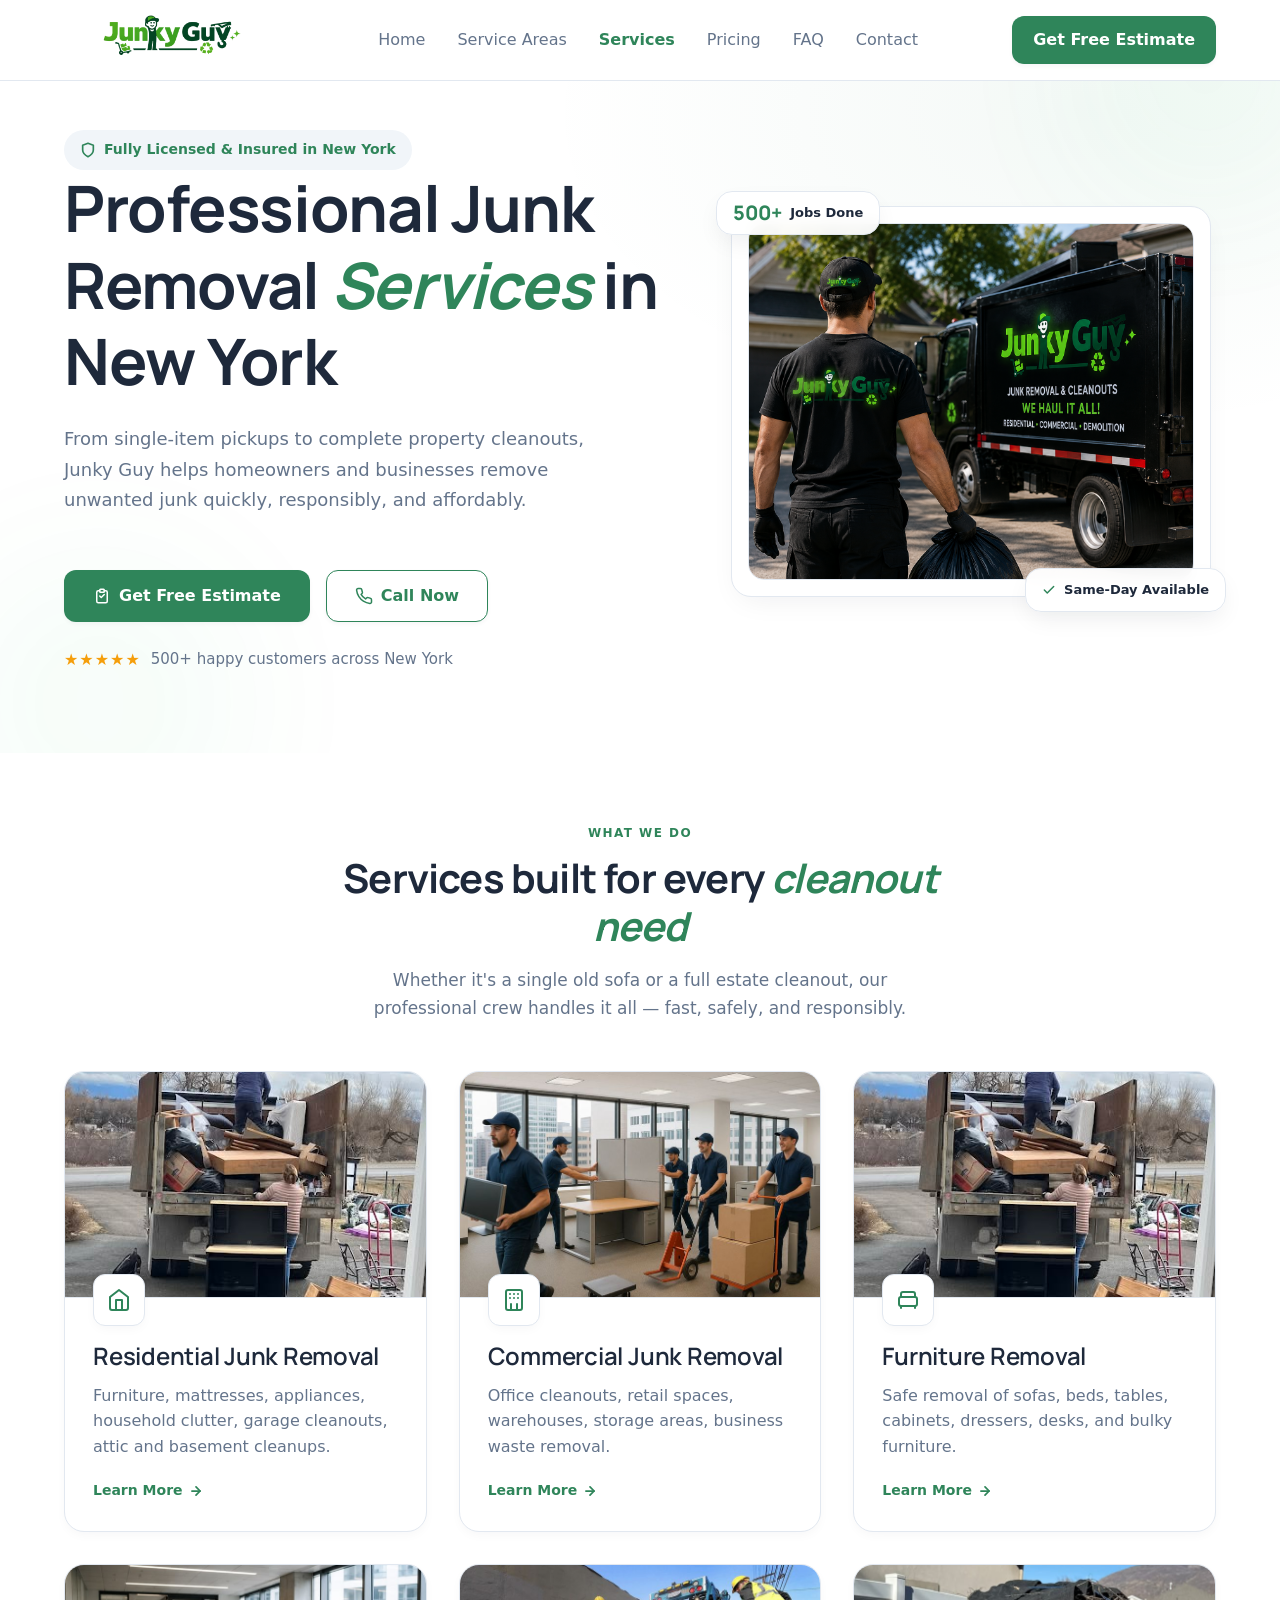
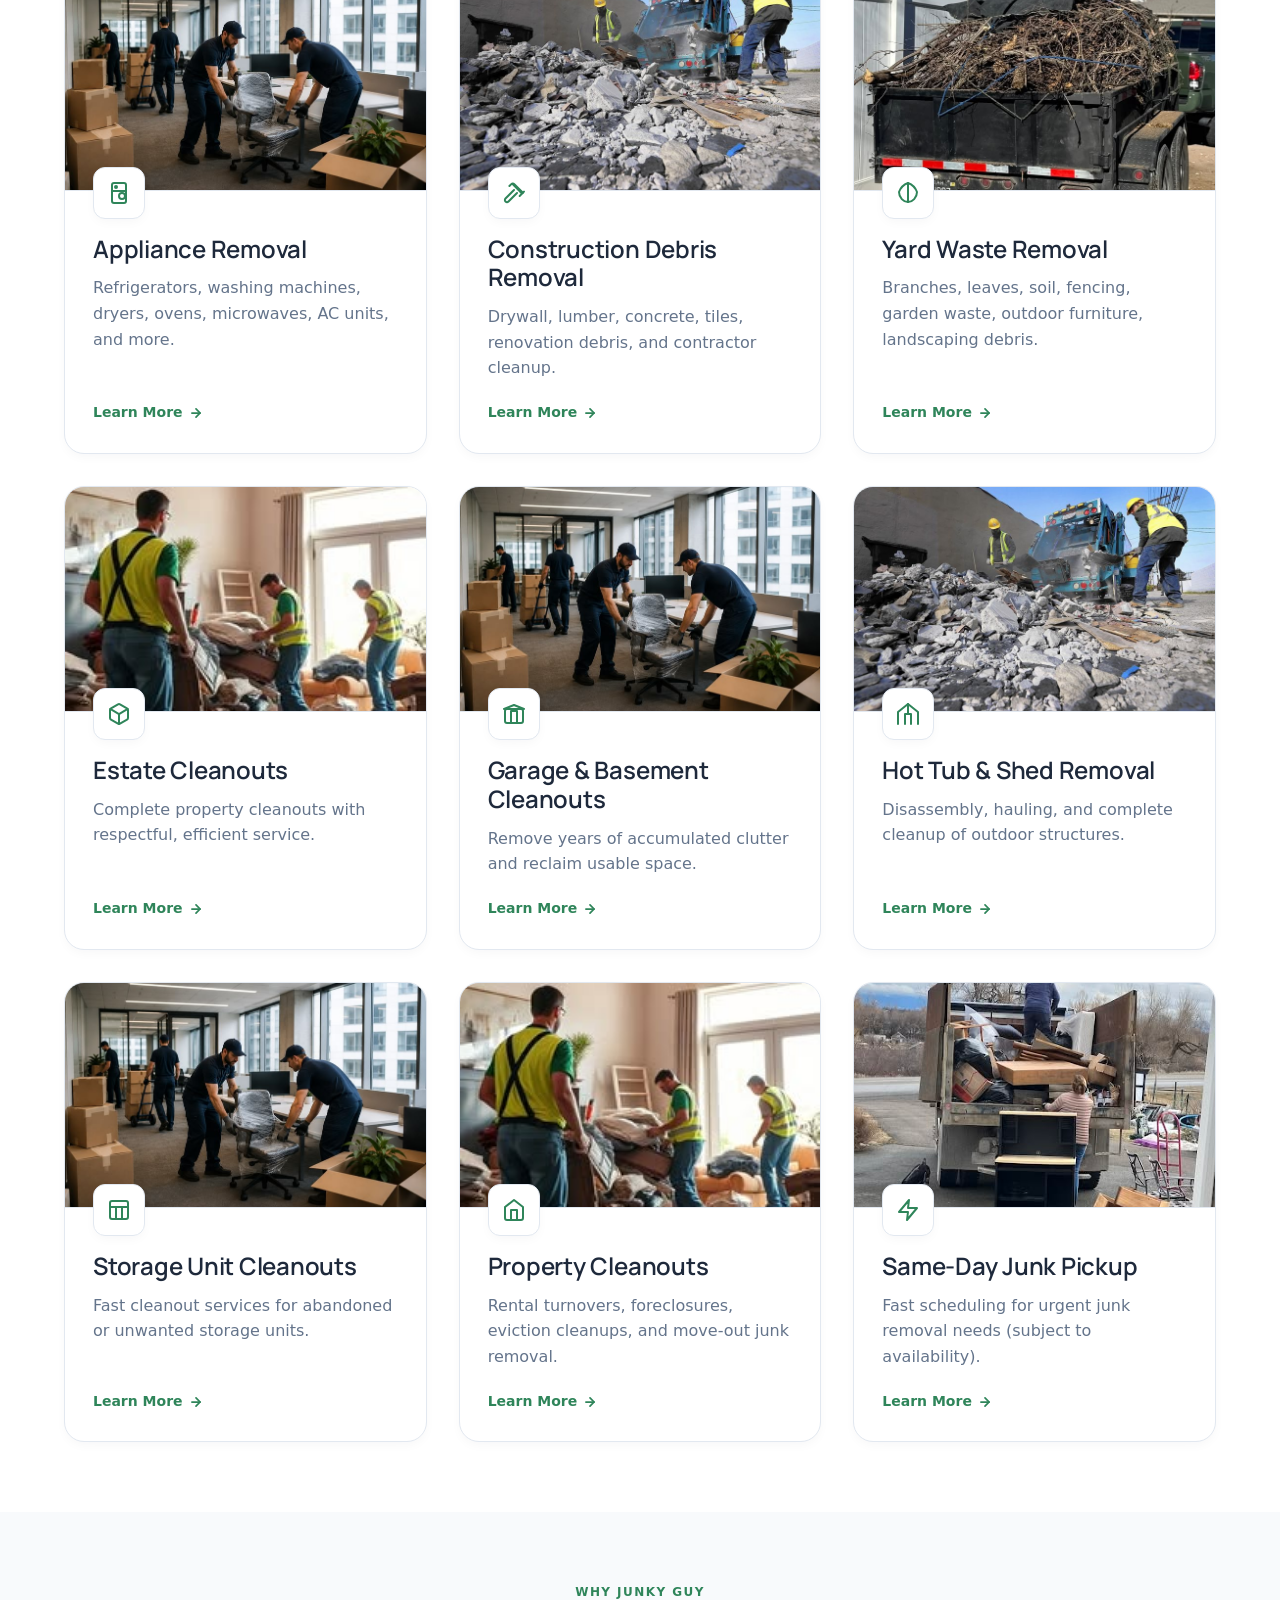
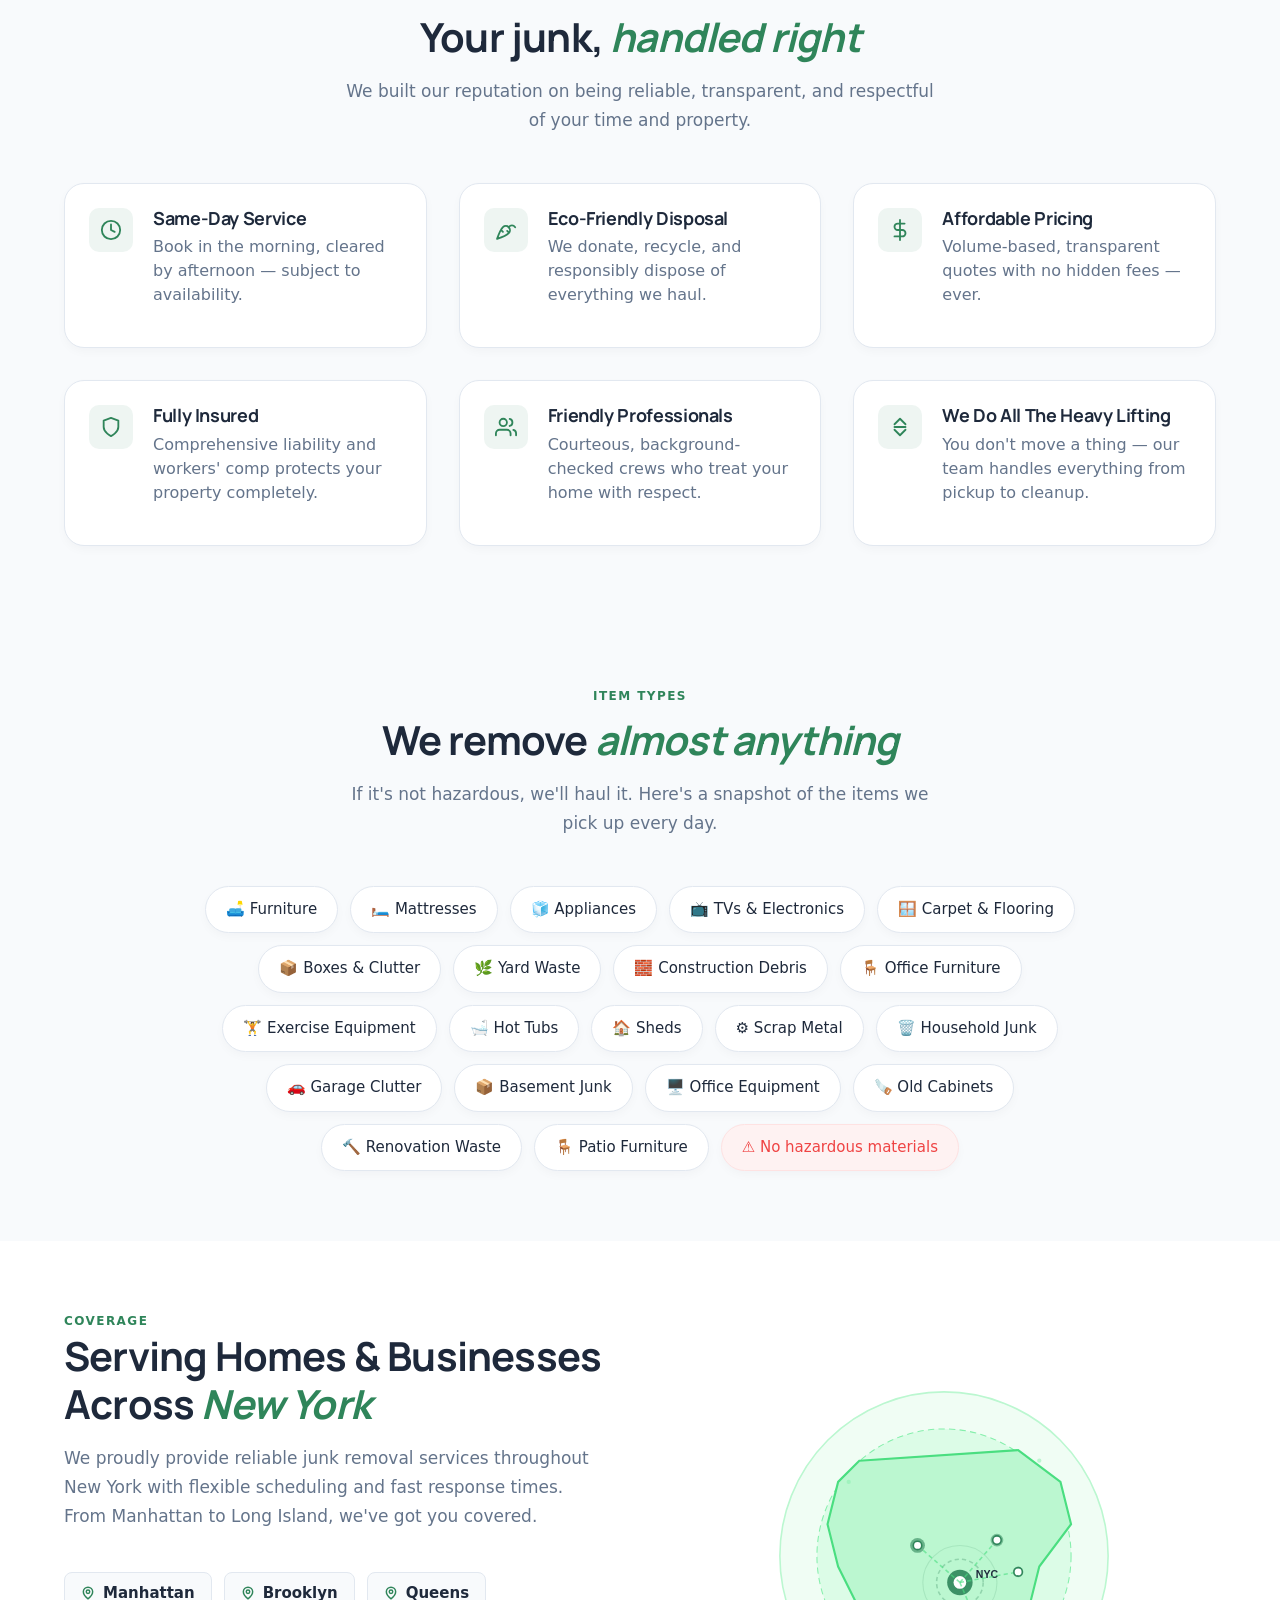
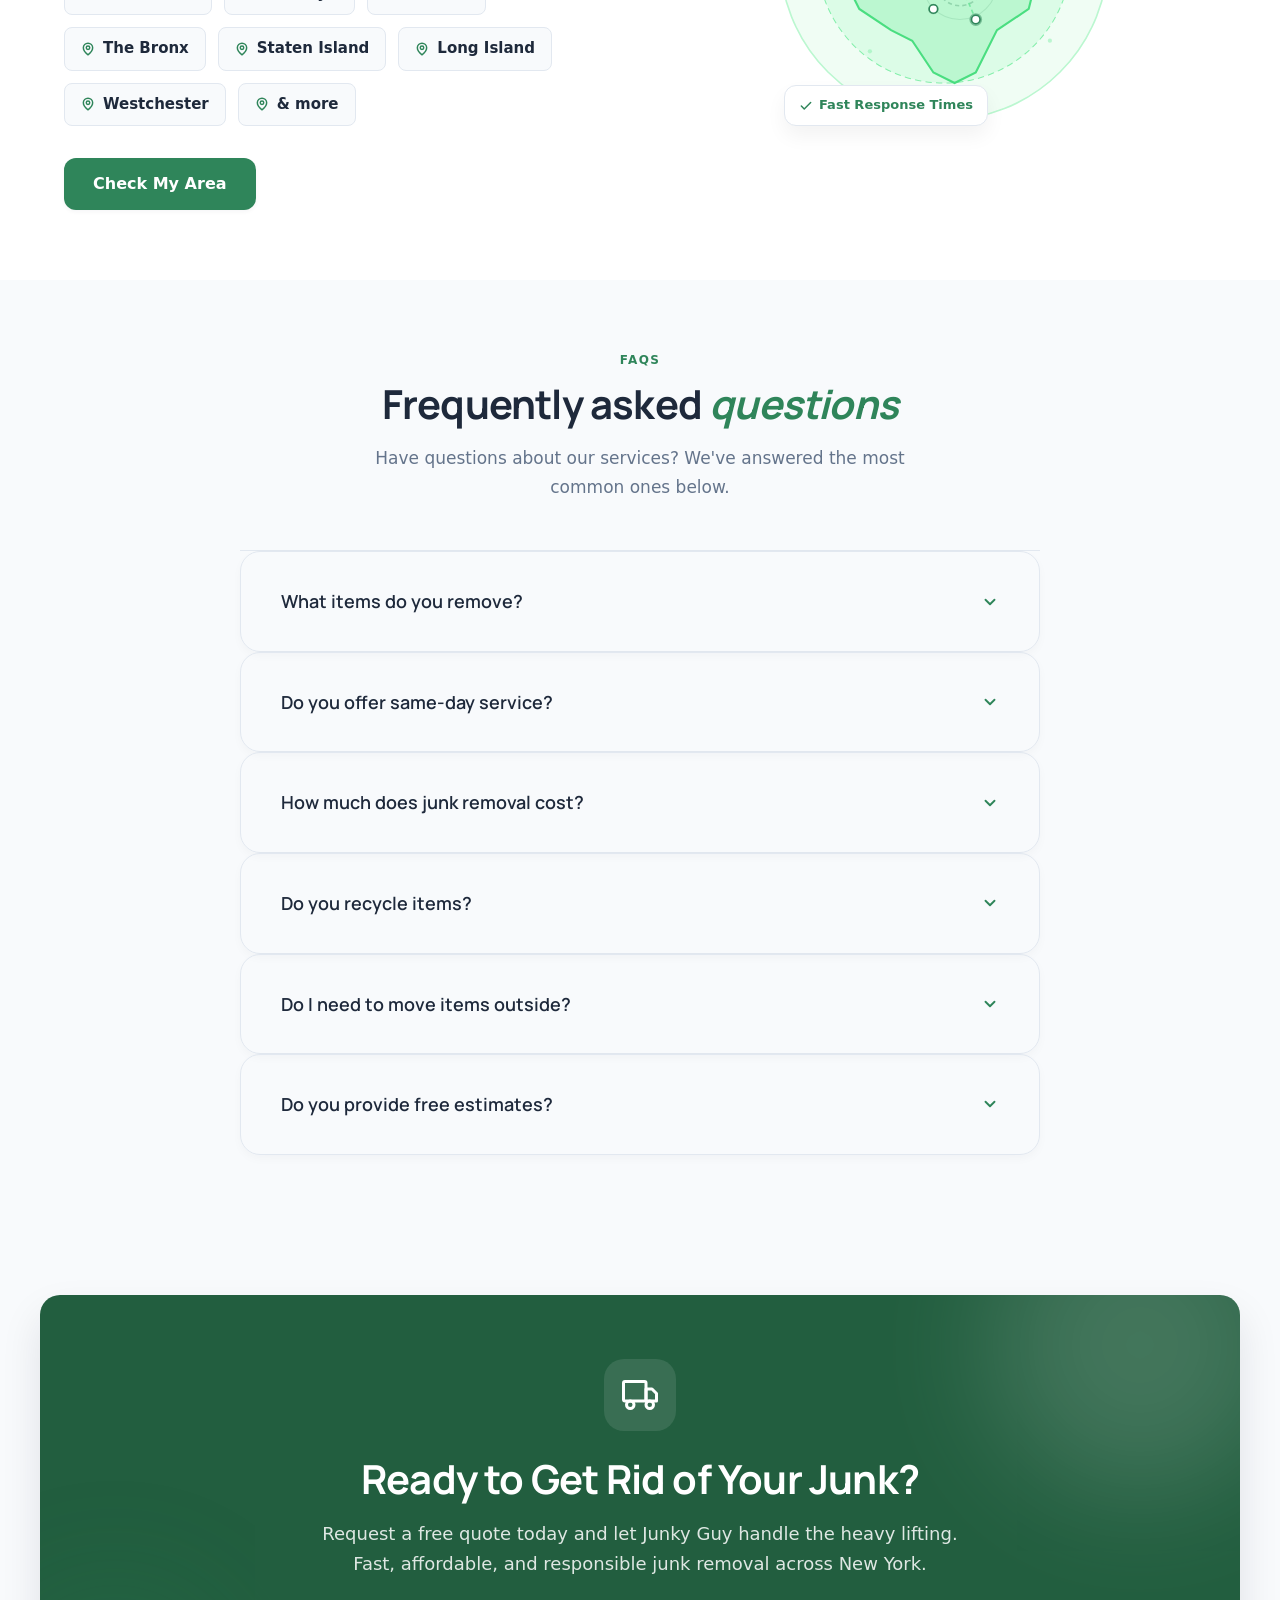
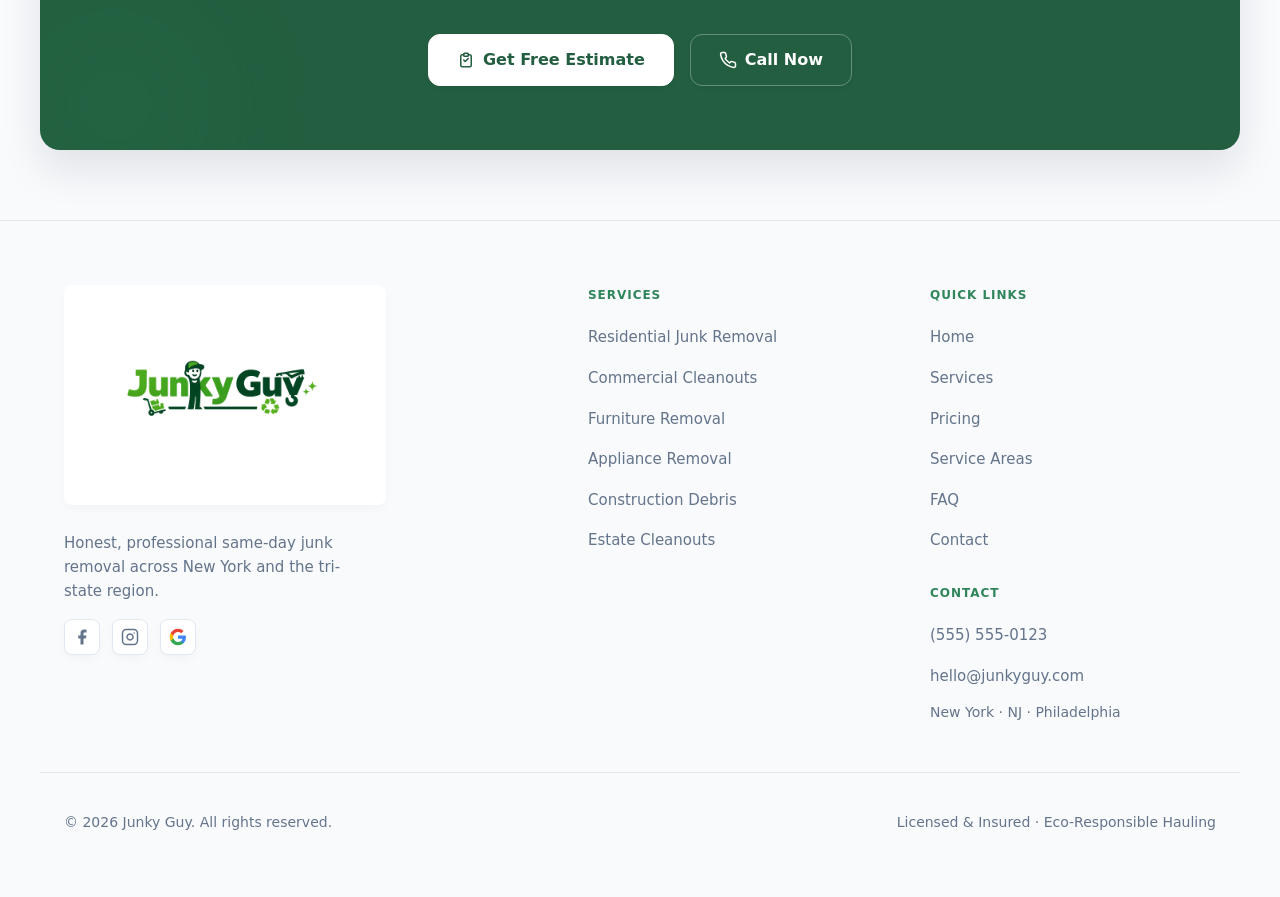
==== services.html @ 6552d067 "Replaced logo and hover effects" ====
<!DOCTYPE html>
<html lang="en">

<head>
  <meta charset="UTF-8" />
  <meta name="viewport" content="width=device-width, initial-scale=1" />
  <title>Junk Removal Services in New York | Junky Guy</title>
  <meta name="description"
    content="Explore Junky Guy's full range of junk removal services in New York — residential, commercial, furniture, appliances, construction debris, estate cleanouts, and more. Get a free estimate today." />
  <link rel="preconnect" href="https://fonts.googleapis.com" />
  <link rel="preconnect" href="https://fonts.gstatic.com" crossorigin />
  <link rel="stylesheet"
    href="https://fonts.googleapis.com/css2?family=Manrope:wght@600;700;800&display=swap" />
  <link rel="stylesheet" href="https://fonts.cdnfonts.com/css/google-sans" />
  <link rel="stylesheet" href="styles.css?v=3" />
  <link rel="stylesheet" href="services.css" />
</head>

<body>

  <!-- ===== NAV ===== -->
  <header class="nav" id="nav">
    <div class="container nav__inner">
      <a href="index.html" class="brand" aria-label="Junky Guy home">
        <img src="junkie-guy.png" alt="Junkie Guy Logo" class="brand__logo" />
      </a>
      <nav class="nav__links" aria-label="Primary">
        <a href="index.html">Home</a>
        <a href="index.html#areas">Service Areas</a>
        <a href="services.html" aria-current="page" style="color: var(--brand); font-weight: 600;">Services</a>
        <a href="index.html#pricing">Pricing</a>
        <a href="index.html#faq">FAQ</a>
        <a href="index.html#contact">Contact</a>
      </nav>
      <a href="index.html#contact" class="btn btn--primary nav__cta">Get Free Estimate</a>
      <button class="nav__toggle" id="navToggle" aria-label="Open menu" aria-expanded="false">
        <svg width="24" height="24" viewBox="0 0 24 24" fill="none" stroke="currentColor" stroke-width="2"
          stroke-linecap="round">
          <path d="M4 6h16M4 12h16M4 18h16" />
        </svg>
      </button>
    </div>
    <div class="nav__mobile" id="navMobile" hidden>
      <div class="container">
        <a href="index.html">Home</a>
        <a href="index.html#areas">Service Areas</a>
        <a href="services.html" style="color: var(--brand);">Services</a>
        <a href="index.html#pricing">Pricing</a>
        <a href="index.html#faq">FAQ</a>
        <a href="index.html#contact">Contact</a>
        <a href="index.html#contact" class="btn btn--primary" style="width:100%;margin-top:8px;">Get Free Estimate</a>
      </div>
    </div>
  </header>

  <main>

    <!-- ===== HERO ===== -->
    <section class="svc-hero">
      <div class="svc-hero__bg-shapes" aria-hidden="true">
        <div class="svc-hero__shape svc-hero__shape--1"></div>
        <div class="svc-hero__shape svc-hero__shape--2"></div>
      </div>
      <div class="container svc-hero__inner">
        <div class="svc-hero__text reveal">
          <span class="hero__badge--trust">
            <svg width="16" height="16" viewBox="0 0 24 24" fill="none" stroke="currentColor" stroke-width="2.5"
              stroke-linecap="round" stroke-linejoin="round">
              <path d="M12 22s8-4 8-10V5l-8-3-8 3v7c0 6 8 10 8 10z" />
            </svg>
            Fully Licensed &amp; Insured in New York
          </span>
          <h1 class="h1">Professional Junk Removal <i>Services</i> in New York</h1>
          <p class="lead">From single-item pickups to complete property cleanouts, Junky Guy helps homeowners and businesses remove unwanted junk quickly, responsibly, and affordably.</p>
          <div class="hero__ctas">
            <a href="index.html#contact" class="btn btn--primary">
              <svg width="18" height="18" viewBox="0 0 24 24" fill="none" stroke="currentColor" stroke-width="2"
                stroke-linecap="round" stroke-linejoin="round">
                <path d="M9 5H7a2 2 0 0 0-2 2v12a2 2 0 0 0 2 2h10a2 2 0 0 0 2-2V7a2 2 0 0 0-2-2h-2" />
                <rect x="9" y="3" width="6" height="4" rx="1" />
                <path d="m9 12 2 2 4-4" />
              </svg>
              Get Free Estimate
            </a>
            <a href="tel:5555550123" class="btn btn--outline">
              <svg width="18" height="18" viewBox="0 0 24 24" fill="none" stroke="currentColor" stroke-width="2"
                stroke-linecap="round" stroke-linejoin="round">
                <path
                  d="M22 16.92v3a2 2 0 0 1-2.18 2 19.79 19.79 0 0 1-8.63-3.07 19.5 19.5 0 0 1-6-6 19.79 19.79 0 0 1-3.07-8.67A2 2 0 0 1 4.11 2h3a2 2 0 0 1 2 1.72 12.84 12.84 0 0 0 .7 2.81 2 2 0 0 1-.45 2.11L8.09 9.91a16 16 0 0 0 6 6l1.27-1.27a2 2 0 0 1 2.11-.45 12.84 12.84 0 0 0 2.81.7A2 2 0 0 1 22 16.92Z" />
              </svg>
              Call Now
            </a>
          </div>
          <div class="hero__rating" style="margin-top: 24px;">
            <span class="hero__stars">★★★★★</span>
            <span class="hero__rating-text">500+ happy customers across New York</span>
          </div>
        </div>
        <div class="svc-hero__visual reveal reveal--delay">
          <div class="svc-hero__truck-card">
            <div class="svc-hero__truck-illustration">
              <img src="images/services-hero.png" alt="Junky Guy Services" class="svc-truck-svg" />
            </div>
            <!-- Floating stat badges -->
            <div class="svc-hero__stat svc-hero__stat--tl">
              <span class="svc-hero__stat-num">500+</span>
              <span class="svc-hero__stat-label">Jobs Done</span>
            </div>
            <div class="svc-hero__stat svc-hero__stat--br">
              <svg width="14" height="14" viewBox="0 0 24 24" fill="none" stroke="currentColor" stroke-width="2.5" stroke-linecap="round" stroke-linejoin="round"><polyline points="20 6 9 17 4 12"/></svg>
              <span class="svc-hero__stat-label">Same-Day Available</span>
            </div>
          </div>
        </div>
      </div>
    </section>

    <!-- ===== SERVICES GRID ===== -->
    <section id="services" class="section">
      <div class="container">
        <div class="section__head reveal">
          <p class="eyebrow">What We Do</p>
          <h2 class="h2">Services built for every <i>cleanout need</i></h2>
          <p class="section__lead">Whether it's a single old sofa or a full estate cleanout, our professional crew handles it all — fast, safely, and responsibly.</p>
        </div>
        <div class="grid svc-grid" id="servicesDetailedGrid">
          <!-- Injected by services.js -->
        </div>
      </div>
    </section>

    <!-- ===== WHY CHOOSE ===== -->
    <section class="section section--muted" id="why">
      <div class="container">
        <div class="section__head reveal">
          <p class="eyebrow">Why Junky Guy</p>
          <h2 class="h2">Your junk, <i>handled right</i></h2>
          <p class="section__lead">We built our reputation on being reliable, transparent, and respectful of your time and property.</p>
        </div>
        <div class="svc-features reveal">
          <div class="svc-feature-card">
            <div class="svc-feature-icon">
              <svg width="22" height="22" viewBox="0 0 24 24" fill="none" stroke="currentColor" stroke-width="2" stroke-linecap="round" stroke-linejoin="round"><circle cx="12" cy="12" r="10"/><polyline points="12 6 12 12 16 14"/></svg>
            </div>
            <div>
              <h3 class="svc-feature-title">Same-Day Service</h3>
              <p class="svc-feature-desc">Book in the morning, cleared by afternoon — subject to availability.</p>
            </div>
          </div>
          <div class="svc-feature-card">
            <div class="svc-feature-icon">
              <svg width="22" height="22" viewBox="0 0 24 24" fill="none" stroke="currentColor" stroke-width="2" stroke-linecap="round" stroke-linejoin="round"><path d="M2.27 21.7s9.87-3.5 12.73-6.36a4.5 4.5 0 0 0-6.36-6.37C5.77 11.84 2.27 21.7 2.27 21.7zM8.64 14l-2.05-2.04M15.34 15l-2.04-2.04"/><path d="M22 9s-1.5-2-3.5-2c-2 0-3.5 2-3.5 2"/></svg>
            </div>
            <div>
              <h3 class="svc-feature-title">Eco-Friendly Disposal</h3>
              <p class="svc-feature-desc">We donate, recycle, and responsibly dispose of everything we haul.</p>
            </div>
          </div>
          <div class="svc-feature-card">
            <div class="svc-feature-icon">
              <svg width="22" height="22" viewBox="0 0 24 24" fill="none" stroke="currentColor" stroke-width="2" stroke-linecap="round" stroke-linejoin="round"><line x1="12" y1="1" x2="12" y2="23"/><path d="M17 5H9.5a3.5 3.5 0 0 0 0 7h5a3.5 3.5 0 0 1 0 7H6"/></svg>
            </div>
            <div>
              <h3 class="svc-feature-title">Affordable Pricing</h3>
              <p class="svc-feature-desc">Volume-based, transparent quotes with no hidden fees — ever.</p>
            </div>
          </div>
          <div class="svc-feature-card">
            <div class="svc-feature-icon">
              <svg width="22" height="22" viewBox="0 0 24 24" fill="none" stroke="currentColor" stroke-width="2" stroke-linecap="round" stroke-linejoin="round"><path d="M12 22s8-4 8-10V5l-8-3-8 3v7c0 6 8 10 8 10z"/></svg>
            </div>
            <div>
              <h3 class="svc-feature-title">Fully Insured</h3>
              <p class="svc-feature-desc">Comprehensive liability and workers' comp protects your property completely.</p>
            </div>
          </div>
          <div class="svc-feature-card">
            <div class="svc-feature-icon">
              <svg width="22" height="22" viewBox="0 0 24 24" fill="none" stroke="currentColor" stroke-width="2" stroke-linecap="round" stroke-linejoin="round"><path d="M17 21v-2a4 4 0 0 0-4-4H5a4 4 0 0 0-4 4v2"/><circle cx="9" cy="7" r="4"/><path d="M23 21v-2a4 4 0 0 0-3-3.87"/><path d="M16 3.13a4 4 0 0 1 0 7.75"/></svg>
            </div>
            <div>
              <h3 class="svc-feature-title">Friendly Professionals</h3>
              <p class="svc-feature-desc">Courteous, background-checked crews who treat your home with respect.</p>
            </div>
          </div>
          <div class="svc-feature-card">
            <div class="svc-feature-icon">
              <svg width="22" height="22" viewBox="0 0 24 24" fill="none" stroke="currentColor" stroke-width="2" stroke-linecap="round" stroke-linejoin="round"><path d="m6 9 6-6 6 6"/><path d="M6 12h12"/><path d="m6 15 6 6 6-6"/></svg>
            </div>
            <div>
              <h3 class="svc-feature-title">We Do All The Heavy Lifting</h3>
              <p class="svc-feature-desc">You don't move a thing — our team handles everything from pickup to cleanup.</p>
            </div>
          </div>
        </div>
      </div>
    </section>

    <!-- ===== WHAT WE REMOVE ===== -->
    <section class="section section--muted" id="what-we-remove">
      <div class="container">
        <div class="section__head reveal">
          <p class="eyebrow">Item Types</p>
          <h2 class="h2">We remove <i>almost anything</i></h2>
          <p class="section__lead">If it's not hazardous, we'll haul it. Here's a snapshot of the items we pick up every day.</p>
        </div>
        <div class="svc-tags reveal">
          <span class="svc-tag">🛋️ Furniture</span>
          <span class="svc-tag">🛏️ Mattresses</span>
          <span class="svc-tag">🧊 Appliances</span>
          <span class="svc-tag">📺 TVs &amp; Electronics</span>
          <span class="svc-tag">🪟 Carpet &amp; Flooring</span>
          <span class="svc-tag">📦 Boxes &amp; Clutter</span>
          <span class="svc-tag">🌿 Yard Waste</span>
          <span class="svc-tag">🧱 Construction Debris</span>
          <span class="svc-tag">🪑 Office Furniture</span>
          <span class="svc-tag">🏋️ Exercise Equipment</span>
          <span class="svc-tag">🛁 Hot Tubs</span>
          <span class="svc-tag">🏠 Sheds</span>
          <span class="svc-tag">⚙️ Scrap Metal</span>
          <span class="svc-tag">🗑️ Household Junk</span>
          <span class="svc-tag">🚗 Garage Clutter</span>
          <span class="svc-tag">📦 Basement Junk</span>
          <span class="svc-tag">🖥️ Office Equipment</span>
          <span class="svc-tag">🪚 Old Cabinets</span>
          <span class="svc-tag">🔨 Renovation Waste</span>
          <span class="svc-tag">🪑 Patio Furniture</span>
          <span class="svc-tag svc-tag--muted">⚠️ No hazardous materials</span>
        </div>
      </div>
    </section>

    <!-- ===== SERVICE AREA BANNER ===== -->
    <section class="svc-area-banner section">
      <div class="container svc-area-banner__inner">
        <div class="svc-area-banner__text reveal">
          <p class="eyebrow" style="color: var(--brand);">Coverage</p>
          <h2 class="h2">Serving Homes &amp; Businesses Across <i>New York</i></h2>
          <p class="section__lead" style="max-width: 100%;">We proudly provide reliable junk removal services throughout New York with flexible scheduling and fast response times. From Manhattan to Long Island, we've got you covered.</p>
          <div class="svc-area-list">
            <div class="svc-area-pill">
              <svg width="14" height="14" viewBox="0 0 24 24" fill="none" stroke="currentColor" stroke-width="2.5" stroke-linecap="round" stroke-linejoin="round"><path d="M20 10c0 6-8 12-8 12S4 16 4 10a8 8 0 0 1 16 0Z"/><circle cx="12" cy="10" r="3"/></svg>
              Manhattan
            </div>
            <div class="svc-area-pill">
              <svg width="14" height="14" viewBox="0 0 24 24" fill="none" stroke="currentColor" stroke-width="2.5" stroke-linecap="round" stroke-linejoin="round"><path d="M20 10c0 6-8 12-8 12S4 16 4 10a8 8 0 0 1 16 0Z"/><circle cx="12" cy="10" r="3"/></svg>
              Brooklyn
            </div>
            <div class="svc-area-pill">
              <svg width="14" height="14" viewBox="0 0 24 24" fill="none" stroke="currentColor" stroke-width="2.5" stroke-linecap="round" stroke-linejoin="round"><path d="M20 10c0 6-8 12-8 12S4 16 4 10a8 8 0 0 1 16 0Z"/><circle cx="12" cy="10" r="3"/></svg>
              Queens
            </div>
            <div class="svc-area-pill">
              <svg width="14" height="14" viewBox="0 0 24 24" fill="none" stroke="currentColor" stroke-width="2.5" stroke-linecap="round" stroke-linejoin="round"><path d="M20 10c0 6-8 12-8 12S4 16 4 10a8 8 0 0 1 16 0Z"/><circle cx="12" cy="10" r="3"/></svg>
              The Bronx
            </div>
            <div class="svc-area-pill">
              <svg width="14" height="14" viewBox="0 0 24 24" fill="none" stroke="currentColor" stroke-width="2.5" stroke-linecap="round" stroke-linejoin="round"><path d="M20 10c0 6-8 12-8 12S4 16 4 10a8 8 0 0 1 16 0Z"/><circle cx="12" cy="10" r="3"/></svg>
              Staten Island
            </div>
            <div class="svc-area-pill">
              <svg width="14" height="14" viewBox="0 0 24 24" fill="none" stroke="currentColor" stroke-width="2.5" stroke-linecap="round" stroke-linejoin="round"><path d="M20 10c0 6-8 12-8 12S4 16 4 10a8 8 0 0 1 16 0Z"/><circle cx="12" cy="10" r="3"/></svg>
              Long Island
            </div>
            <div class="svc-area-pill">
              <svg width="14" height="14" viewBox="0 0 24 24" fill="none" stroke="currentColor" stroke-width="2.5" stroke-linecap="round" stroke-linejoin="round"><path d="M20 10c0 6-8 12-8 12S4 16 4 10a8 8 0 0 1 16 0Z"/><circle cx="12" cy="10" r="3"/></svg>
              Westchester
            </div>
            <div class="svc-area-pill">
              <svg width="14" height="14" viewBox="0 0 24 24" fill="none" stroke="currentColor" stroke-width="2.5" stroke-linecap="round" stroke-linejoin="round"><path d="M20 10c0 6-8 12-8 12S4 16 4 10a8 8 0 0 1 16 0Z"/><circle cx="12" cy="10" r="3"/></svg>
              &amp; more
            </div>
          </div>
          <a href="index.html#contact" class="btn btn--primary" style="margin-top: 32px; align-self: flex-start;">Check My Area</a>
        </div>
        <div class="svc-area-banner__map reveal reveal--delay" aria-hidden="true">
          <!-- Stylized NY map illustration -->
          <div class="svc-map-illustration">
            <svg viewBox="0 0 340 340" fill="none" xmlns="http://www.w3.org/2000/svg">
              <!-- Map background -->
              <circle cx="170" cy="170" r="155" fill="#f0fdf4" stroke="#bbf7d0" stroke-width="1.5"/>
              <circle cx="170" cy="170" r="120" fill="#dcfce7" stroke="#86efac" stroke-width="1" stroke-dasharray="6 4"/>
              <!-- NY state rough outline -->
              <path d="M90 80 L240 70 L280 100 L290 140 L260 180 L250 220 L220 240 L200 280 L180 290 L160 280 L140 250 L120 240 L90 220 L70 180 L60 140 L70 100 Z" fill="#bbf7d0" stroke="#4ade80" stroke-width="2"/>
              <!-- City dots -->
              <circle cx="185" cy="195" r="12" fill="#2f855a" opacity="0.9"/>
              <circle cx="185" cy="195" r="6" fill="white"/>
              <text x="200" y="191" font-family="sans-serif" font-size="10" font-weight="700" fill="#1e293b">NYC</text>
              <circle cx="145" cy="160" r="7" fill="#2f855a" opacity="0.6"/>
              <circle cx="220" cy="155" r="6" fill="#2f855a" opacity="0.5"/>
              <circle cx="200" cy="230" r="6" fill="#2f855a" opacity="0.5"/>
              <circle cx="160" cy="220" r="5" fill="#2f855a" opacity="0.4"/>
              <circle cx="240" cy="185" r="5" fill="#2f855a" opacity="0.4"/>
              <!-- Pulse ring around NYC -->
              <circle cx="185" cy="195" r="22" fill="none" stroke="#2f855a" stroke-width="1.5" opacity="0.3" stroke-dasharray="4 3"/>
              <circle cx="185" cy="195" r="35" fill="none" stroke="#2f855a" stroke-width="1" opacity="0.15"/>
              <!-- Route lines -->
              <line x1="185" y1="195" x2="145" y2="160" stroke="#4ade80" stroke-width="1.5" stroke-dasharray="4 3" opacity="0.6"/>
              <line x1="185" y1="195" x2="220" y2="155" stroke="#4ade80" stroke-width="1.5" stroke-dasharray="4 3" opacity="0.6"/>
              <line x1="185" y1="195" x2="200" y2="230" stroke="#4ade80" stroke-width="1.5" stroke-dasharray="4 3" opacity="0.6"/>
              <line x1="185" y1="195" x2="240" y2="185" stroke="#4ade80" stroke-width="1.5" stroke-dasharray="4 3" opacity="0.6"/>
              <!-- Truck icon in center -->
              <text x="173" y="200" font-size="14" text-anchor="middle">🚛</text>
              <!-- Location label circles -->
              <circle cx="145" cy="160" r="4" fill="white" stroke="#2f855a" stroke-width="1.5"/>
              <circle cx="220" cy="155" r="4" fill="white" stroke="#2f855a" stroke-width="1.5"/>
              <circle cx="200" cy="230" r="4" fill="white" stroke="#2f855a" stroke-width="1.5"/>
              <circle cx="240" cy="185" r="4" fill="white" stroke="#2f855a" stroke-width="1.5"/>
              <circle cx="160" cy="220" r="4" fill="white" stroke="#2f855a" stroke-width="1.5"/>
              <!-- Grid dots decorative -->
              <circle cx="80" cy="100" r="2" fill="#86efac" opacity="0.5"/>
              <circle cx="260" cy="80" r="2" fill="#86efac" opacity="0.5"/>
              <circle cx="100" cy="260" r="2" fill="#86efac" opacity="0.5"/>
              <circle cx="270" cy="250" r="2" fill="#86efac" opacity="0.5"/>
            </svg>
            <div class="svc-map-badge">
              <svg width="14" height="14" viewBox="0 0 24 24" fill="none" stroke="currentColor" stroke-width="2.5" stroke-linecap="round" stroke-linejoin="round"><polyline points="20 6 9 17 4 12"/></svg>
              Fast Response Times
            </div>
          </div>
        </div>
      </div>
    </section>

    <!-- ===== FAQ ===== -->
    <section id="faq" class="section section--muted">
      <div class="container">
        <div class="section__head reveal">
          <p class="eyebrow">FAQs</p>
          <h2 class="h2">Frequently asked <i>questions</i></h2>
          <p class="section__lead">Have questions about our services? We've answered the most common ones below.</p>
        </div>
        <div class="faq-list reveal">

          <details class="faq-item card card--hover">
            <summary class="faq-question">
              <span>What items do you remove?</span>
              <span class="faq-icon"><svg width="18" height="18" viewBox="0 0 24 24" fill="none" stroke="currentColor" stroke-width="2.5" stroke-linecap="round" stroke-linejoin="round"><polyline points="6 9 12 15 18 9"/></svg></span>
            </summary>
            <div class="faq-answer">
              <p>We remove furniture, mattresses, appliances, electronics, yard waste, construction debris (wood, drywall, tile), office equipment, hot tubs, sheds, and general household junk. We cannot haul hazardous materials, chemicals, wet paint, asbestos, or tires.</p>
            </div>
          </details>

          <details class="faq-item card card--hover">
            <summary class="faq-question">
              <span>Do you offer same-day service?</span>
              <span class="faq-icon"><svg width="18" height="18" viewBox="0 0 24 24" fill="none" stroke="currentColor" stroke-width="2.5" stroke-linecap="round" stroke-linejoin="round"><polyline points="6 9 12 15 18 9"/></svg></span>
            </summary>
            <div class="faq-answer">
              <p>Yes! We offer same-day and next-day scheduling across New York, subject to crew availability. Contact us early in the day for the best chance of same-day service. In many cases, our team can arrive within just a few hours of your call.</p>
            </div>
          </details>

          <details class="faq-item card card--hover">
            <summary class="faq-question">
              <span>How much does junk removal cost?</span>
              <span class="faq-icon"><svg width="18" height="18" viewBox="0 0 24 24" fill="none" stroke="currentColor" stroke-width="2.5" stroke-linecap="round" stroke-linejoin="round"><polyline points="6 9 12 15 18 9"/></svg></span>
            </summary>
            <div class="faq-answer">
              <p>Pricing is volume-based — you only pay for the space your items take up in our truck. Single items start as low as $49, while full-truck loads vary depending on volume and location. We always confirm the price on-site before starting any work, with no hidden fees.</p>
            </div>
          </details>

          <details class="faq-item card card--hover">
            <summary class="faq-question">
              <span>Do you recycle items?</span>
              <span class="faq-icon"><svg width="18" height="18" viewBox="0 0 24 24" fill="none" stroke="currentColor" stroke-width="2.5" stroke-linecap="round" stroke-linejoin="round"><polyline points="6 9 12 15 18 9"/></svg></span>
            </summary>
            <div class="faq-answer">
              <p>Absolutely. We are committed to eco-responsible disposal. Every load is sorted — usable items are donated to local charities and shelters, recyclables go to appropriate facilities, and only what can't be repurposed goes to disposal. We aim to divert as much waste from landfills as possible.</p>
            </div>
          </details>

          <details class="faq-item card card--hover">
            <summary class="faq-question">
              <span>Do I need to move items outside?</span>
              <span class="faq-icon"><svg width="18" height="18" viewBox="0 0 24 24" fill="none" stroke="currentColor" stroke-width="2.5" stroke-linecap="round" stroke-linejoin="round"><polyline points="6 9 12 15 18 9"/></svg></span>
            </summary>
            <div class="faq-answer">
              <p>No — that's the whole point. Our professional crew enters your home, apartment, office, or any space and handles all the heavy lifting, carrying, and cleanup themselves. You don't need to move anything. Just show us what needs to go.</p>
            </div>
          </details>

          <details class="faq-item card card--hover">
            <summary class="faq-question">
              <span>Do you provide free estimates?</span>
              <span class="faq-icon"><svg width="18" height="18" viewBox="0 0 24 24" fill="none" stroke="currentColor" stroke-width="2.5" stroke-linecap="round" stroke-linejoin="round"><polyline points="6 9 12 15 18 9"/></svg></span>
            </summary>
            <div class="faq-answer">
              <p>Yes, always. You can request a free estimate online, send us photos of your items, or call us directly. Our on-site estimate is confirmed with you before any work begins — there are never any surprise charges after the fact.</p>
            </div>
          </details>

        </div>
      </div>
    </section>

    <!-- ===== FINAL CTA ===== -->
    <section class="svc-cta-section">
      <div class="container svc-cta-inner">
        <div class="svc-cta-shapes" aria-hidden="true">
          <div class="svc-cta-shape svc-cta-shape--1"></div>
          <div class="svc-cta-shape svc-cta-shape--2"></div>
        </div>
        <div class="svc-cta-content reveal">
          <div class="svc-cta-icon" aria-hidden="true">
            <svg width="36" height="36" viewBox="0 0 24 24" fill="none" stroke="currentColor" stroke-width="2" stroke-linecap="round" stroke-linejoin="round"><rect x="1" y="3" width="15" height="13" rx="1"/><path d="M16 8h4l3 3v5h-7V8z"/><circle cx="5.5" cy="18.5" r="2.5"/><circle cx="18.5" cy="18.5" r="2.5"/></svg>
          </div>
          <h2 class="h2" style="color: #fff;">Ready to Get Rid of Your Junk?</h2>
          <p class="svc-cta-desc">Request a free quote today and let Junky Guy handle the heavy lifting. Fast, affordable, and responsible junk removal across New York.</p>
          <div class="svc-cta-actions">
            <a href="index.html#contact" class="btn svc-cta-btn-primary">
              <svg width="18" height="18" viewBox="0 0 24 24" fill="none" stroke="currentColor" stroke-width="2" stroke-linecap="round" stroke-linejoin="round"><path d="M9 5H7a2 2 0 0 0-2 2v12a2 2 0 0 0 2 2h10a2 2 0 0 0 2-2V7a2 2 0 0 0-2-2h-2"/><rect x="9" y="3" width="6" height="4" rx="1"/><path d="m9 12 2 2 4-4"/></svg>
              Get Free Estimate
            </a>
            <a href="tel:5555550123" class="btn svc-cta-btn-secondary">
              <svg width="18" height="18" viewBox="0 0 24 24" fill="none" stroke="currentColor" stroke-width="2" stroke-linecap="round" stroke-linejoin="round"><path d="M22 16.92v3a2 2 0 0 1-2.18 2 19.79 19.79 0 0 1-8.63-3.07 19.5 19.5 0 0 1-6-6 19.79 19.79 0 0 1-3.07-8.67A2 2 0 0 1 4.11 2h3a2 2 0 0 1 2 1.72 12.84 12.84 0 0 0 .7 2.81 2 2 0 0 1-.45 2.11L8.09 9.91a16 16 0 0 0 6 6l1.27-1.27a2 2 0 0 1 2.11-.45 12.84 12.84 0 0 0 2.81.7A2 2 0 0 1 22 16.92Z"/></svg>
              Call Now
            </a>
          </div>
        </div>
      </div>
    </section>

  </main>

  <!-- ===== FOOTER ===== -->
  <footer class="footer">
    <div class="container footer__grid">
      <div>
        <a href="index.html" class="brand">
          <img src="junkie-guy.png" alt="Junkie Guy Logo" class="brand__logo brand__logo--footer" />
        </a>
        <p class="footer__desc">Honest, professional same-day junk removal across New York and the tri-state region.</p>
        <div class="footer-social">
          <a href="#" aria-label="Facebook" class="footer-social-link">
            <svg width="18" height="18" viewBox="0 0 24 24" fill="currentColor"><path d="M18 2h-3a5 5 0 0 0-5 5v3H7v4h3v8h4v-8h3l1-4h-4V7a1 1 0 0 1 1-1h3z"/></svg>
          </a>
          <a href="#" aria-label="Instagram" class="footer-social-link">
            <svg width="18" height="18" viewBox="0 0 24 24" fill="none" stroke="currentColor" stroke-width="2" stroke-linecap="round" stroke-linejoin="round"><rect x="2" y="2" width="20" height="20" rx="5" ry="5"/><path d="M16 11.37A4 4 0 1 1 12.63 8 4 4 0 0 1 16 11.37z"/><line x1="17.5" y1="6.5" x2="17.51" y2="6.5"/></svg>
          </a>
          <a href="#" aria-label="Google Reviews" class="footer-social-link">
            <svg width="18" height="18" viewBox="0 0 24 24" fill="currentColor"><path d="M22.56 12.25c0-.78-.07-1.53-.2-2.25H12v4.26h5.92c-.26 1.37-1.04 2.53-2.21 3.31v2.77h3.57c2.08-1.92 3.28-4.74 3.28-8.09z" fill="#4285F4"/><path d="M12 23c2.97 0 5.46-.98 7.28-2.66l-3.57-2.77c-.98.66-2.23 1.06-3.71 1.06-2.86 0-5.29-1.93-6.16-4.53H2.18v2.84C3.99 20.53 7.7 23 12 23z" fill="#34A853"/><path d="M5.84 14.09c-.22-.66-.35-1.36-.35-2.09s.13-1.43.35-2.09V7.07H2.18C1.43 8.55 1 10.22 1 12s.43 3.45 1.18 4.93l2.85-2.22.81-.62z" fill="#FBBC05"/><path d="M12 5.38c1.62 0 3.06.56 4.21 1.64l3.15-3.15C17.45 2.09 14.97 1 12 1 7.7 1 3.99 3.47 2.18 7.07l3.66 2.84c.87-2.6 3.3-4.53 6.16-4.53z" fill="#EA4335"/></svg>
          </a>
        </div>
      </div>
      <div>
        <p class="footer__heading">Services</p>
        <ul>
          <li><a href="#services">Residential Junk Removal</a></li>
          <li><a href="#services">Commercial Cleanouts</a></li>
          <li><a href="#services">Furniture Removal</a></li>
          <li><a href="#services">Appliance Removal</a></li>
          <li><a href="#services">Construction Debris</a></li>
          <li><a href="#services">Estate Cleanouts</a></li>
        </ul>
      </div>
      <div>
        <p class="footer__heading">Quick Links</p>
        <ul>
          <li><a href="index.html">Home</a></li>
          <li><a href="services.html">Services</a></li>
          <li><a href="index.html#pricing">Pricing</a></li>
          <li><a href="index.html#areas">Service Areas</a></li>
          <li><a href="index.html#faq">FAQ</a></li>
          <li><a href="index.html#contact">Contact</a></li>
        </ul>
        <p class="footer__heading" style="margin-top: 28px;">Contact</p>
        <ul>
          <li><a href="tel:5555550123">(555) 555-0123</a></li>
          <li><a href="mailto:hello@junkyguy.com">hello@junkyguy.com</a></li>
          <li style="color: var(--muted); font-size: 14px;">New York · NJ · Philadelphia</li>
        </ul>
      </div>
    </div>
    <div class="container footer__bottom">
      <p>© <span id="year"></span> Junky Guy. All rights reserved.</p>
      <p>Licensed &amp; Insured · Eco-Responsible Hauling</p>
    </div>
  </footer>

  <script src="services.js"></script>
  <script src="script.js"></script>
</body>

</html>
---- styles.css ----
/* ============================================================
   Junky Guy — Premium Design System
   Visual Identity: Deep Forest Green (#163b2e), Warm Cream (#fbfbfa), Accent Amber (#d97706)
   ============================================================ */
:root {
  --white: #ffffff;
  --bg: #ffffff;
  --bg-alt: #f8fafc;
  --text: #1e293b;

  --primary: #1e293b;
  --primary-dark: #0f172a;
  --brand: #2f855a;
  --brand-dark: #225e3f;

  --accent: #f59e0b;
  --accent-dark: #d97706;

  --surface: #ffffff;
  --surface-soft: #f1f5f9;
  --border: #e2e8f0;
  --muted: #64748b;

  --radius: 20px;
  --radius-btn: 12px;
  --radius-sm: 8px;
  --radius-pill: 999px;

  --shadow-soft: 0 4px 12px -2px rgba(15, 23, 42, 0.04);
  --shadow-card: 0 10px 30px -10px rgba(15, 23, 42, 0.08);
  --shadow-header: 0 4px 20px -4px rgba(15, 23, 42, 0.05);

  --font-body: "Google Sans", "Product Sans", "Inter", ui-sans-serif, system-ui, sans-serif;
  --font-display: "Manrope", ui-sans-serif, system-ui, sans-serif;

  --container: 1200px;
  --pad-x: 24px;
  --gap: 32px;

  --section-y: 70px;
}

/* ============================================================
   Reset & base
   ============================================================ */
*,
*::before,
*::after {
  box-sizing: border-box;
}

html {
  scroll-behavior: smooth;
  scroll-padding-top: 88px;
  -webkit-text-size-adjust: 100%;
}

body {
  margin: 0;
  font-family: var(--font-body);
  font-size: 18px;
  line-height: 1.7;
  color: var(--text);
  background: var(--bg);
  -webkit-font-smoothing: antialiased;
  text-rendering: optimizeLegibility;
  overflow-x: hidden;
}

@media (max-width: 640px) {
  body {
    font-size: 16px;
  }
}

img {
  display: block;
  max-width: 100%;
  height: auto;
}

a {
  color: inherit;
  text-decoration: none;
  transition: color .2s ease, opacity .2s ease;
}

button {
  font-family: inherit;
  cursor: pointer;
}

ul {
  list-style: none;
  margin: 0;
  padding: 0;
}

h1,
h2,
h3,
h4 {
  font-family: var(--font-display);
  color: var(--primary);
  letter-spacing: -0.02em;
  line-height: 1.2;
  font-weight: 700;
  margin: 0;
}

.h1 {
  font-size: 40px;
  font-weight: 700;
}

.h2 {
  font-size: 32px;
  font-weight: 700;
}

.h3 {
  font-size: 20px;
  font-weight: 600;
}

@media (min-width: 768px) {
  .h1 {
    font-size: 64px;
  }

  .h2 {
    font-size: 40px;
  }

  .h3 {
    font-size: 24px;
  }
}

.small {
  font-size: 14px;
}

.muted {
  color: var(--muted);
}

.strong {
  color: var(--primary);
  font-weight: 600;
}

/* ============================================================
   Layout primitives
   ============================================================ */
.container {
  width: 100%;
  max-width: var(--container);
  margin-inline: auto;
  padding-inline: var(--pad-x);
}

.section {
  padding-block: 48px;
}

@media (min-width: 768px) {
  .section {
    padding-block: var(--section-y);
  }
}

.section--muted {
  background: var(--bg-alt);
}

.section__head {
  max-width: 600px;
  margin: 0 auto 48px;
  text-align: center;
}

.section__head .h2 {
  margin-top: 10px;
}

.section__lead {
  margin-top: 16px;
  color: var(--muted);
  font-size: 17px;
}

.section__note {
  max-width: 600px;
  margin: 32px auto 0;
  text-align: center;
  color: var(--muted);
  font-size: 14px;
}

.eyebrow {
  font-size: 12px;
  font-weight: 700;
  text-transform: uppercase;
  letter-spacing: 0.12em;
  color: var(--brand);
  margin: 0;
}

.grid {
  display: grid;
  gap: var(--gap);
}

.grid--2 {
  grid-template-columns: 1fr;
}

.grid--3 {
  grid-template-columns: 1fr;
}

@media (min-width: 640px) {
  .grid--2 {
    grid-template-columns: repeat(2, 1fr);
  }

  .grid--3 {
    grid-template-columns: repeat(2, 1fr);
  }
}

@media (min-width: 1024px) {
  .grid--3 {
    grid-template-columns: repeat(3, 1fr);
  }
}

/* ============================================================
   Buttons
   ============================================================ */
.btn {
  display: inline-flex;
  align-items: center;
  justify-content: center;
  gap: 8px;
  height: 52px;
  padding-inline: 28px;
  border-radius: var(--radius-btn);
  font-family: var(--font-body);
  font-weight: 600;
  font-size: 16px;
  border: 1.5px solid transparent;
  transition: all 0.3s cubic-bezier(0.16, 1, 0.3, 1);
  white-space: nowrap;
  cursor: pointer;
  text-decoration: none;
  box-shadow: 0 2px 4px rgba(15, 23, 42, 0.04);
}

.btn svg {
  transition: stroke 0.3s ease, color 0.3s ease;
}

.btn--primary {
  background: var(--brand);
  color: var(--white);
}

.btn--primary:hover {
  background: var(--brand-dark) !important;
  transform: translateY(-2px) !important;
  box-shadow: 0 8px 20px rgba(34, 94, 63, 0.3) !important;
}

.btn--primary:active {
  transform: translateY(0);
}

.btn--outline {
  background: var(--white);
  border-color: var(--brand);
  color: var(--brand);
}

.btn--outline:hover {
  background: var(--brand) !important;
  color: var(--white) !important;
  border-color: var(--brand) !important;
  transform: translateY(-2px) !important;
  box-shadow: 0 8px 20px rgba(47, 133, 90, 0.2) !important;
}

.btn--outline:hover svg {
  stroke: var(--white) !important;
  color: var(--white) !important;
}

.btn--outline:active {
  transform: translateY(0);
}

/* ============================================================
   Nav
   ============================================================ */
.nav {
  position: fixed;
  inset: 0 0 auto 0;
  z-index: 50;
  background: rgba(255, 255, 255, 0.95);
  backdrop-filter: blur(8px);
  -webkit-backdrop-filter: blur(8px);
  border-bottom: 1px solid var(--border);
  transition: box-shadow 0.3s ease, background-color 0.3s ease;
}

.nav.is-scrolled {
  background: #ffffff;
  box-shadow: var(--shadow-header);
}

.nav__inner {
  display: flex;
  align-items: center;
  justify-content: space-between;
  gap: 16px;
  height: 80px;
}

.brand {
  display: inline-flex;
  align-items: center;
  flex-shrink: 0;
}

.brand__logo {
  width: 220px;
  height: auto;
  object-fit: contain;
  mix-blend-mode: multiply;
}

.brand__logo--footer {
  height: 220px;
  width: auto;
  background: #fff;
  border-radius: var(--radius-sm);
  padding: 8px;
  mix-blend-mode: normal;
  box-shadow: var(--shadow-soft);
}

.nav__links {
  display: none;
  align-items: center;
  gap: 32px;
}

.nav__links a {
  font-size: 16px;
  font-weight: 500;
  color: var(--muted);
  transition: color 0.2s ease;
}

.nav__links a:hover {
  color: var(--brand);
}

.nav__cta {
  display: none;
  height: 48px;
  padding-inline: 20px;
  font-size: 16px;
}

.nav__toggle {
  display: grid;
  place-items: center;
  width: 44px;
  height: 44px;
  border-radius: 8px;
  background: transparent;
  border: 1px solid var(--border);
  color: var(--primary);
}

@media (min-width: 1024px) {
  .nav__links {
    display: flex;
  }

  .nav__cta {
    display: inline-flex;
  }

  .nav__toggle {
    display: none;
  }
}

.nav__mobile {
  border-top: 1px solid var(--border);
  background: var(--white);
  box-shadow: var(--shadow-header);
}

.nav__mobile .container {
  display: flex;
  flex-direction: column;
  gap: 4px;
  padding-block: 16px;
}

.nav__mobile a {
  display: block;
  padding: 14px 16px;
  border-radius: var(--radius-sm);
  color: var(--text);
  font-weight: 500;
  font-size: 16px;
  transition: all 0.2s ease;
}

.nav__mobile a:hover {
  background: var(--surface-soft);
  color: var(--brand);
}

/* ============================================================
   Hero
   ============================================================ */
.hero {
  position: relative;
  padding-top: 110px;
  padding-bottom: 56px;
  background: radial-gradient(40% 40% at 90% 10%, rgba(47, 133, 90, 0.03), transparent 80%);
}

@media (min-width: 1024px) {
  .hero {
    padding-top: 130px;
    padding-bottom: 80px;
  }
}

.hero__grid {
  display: grid;
  gap: 48px;
  align-items: center;
}

@media (min-width: 1024px) {
  .hero__grid {
    grid-template-columns: 1.15fr 0.85fr;
    gap: 64px;
  }
}

.hero__badge--trust {
  display: inline-flex;
  align-items: center;
  gap: 8px;
  padding: 8px 16px;
  border-radius: var(--radius-pill);
  background: var(--surface-soft);
  color: var(--brand);
  font-size: 14px;
  font-weight: 600;
}

.hero__badge--trust svg {
  color: var(--brand);
  flex-shrink: 0;
}

.hero .h1 {
  margin-top: 20px;
  max-width: 680px;
  font-size: 40px;
  line-height: 1.15;
  font-weight: 700;
  letter-spacing: -0.02em;
  color: var(--text);
}

@media (min-width: 1024px) {
  .hero .h1 {
    font-size: 64px;
  }
}

.lead {
  margin-top: 24px;
  color: var(--muted);
  font-size: 18px;
  line-height: 1.7;
  max-width: 560px;
}

.hero__ctas {
  margin-top: 36px;
  display: flex;
  flex-direction: column;
  gap: 16px;
}

.hero__ctas .btn {
  width: 100%;
  justify-content: center;
}

@media (min-width: 640px) {
  .hero__ctas {
    flex-direction: row;
    align-items: center;
  }

  .hero__ctas .btn {
    width: auto;
  }
}

.hero__rating {
  margin-top: 28px;
  display: flex;
  align-items: center;
  gap: 10px;
}

.hero__stars {
  color: var(--accent);
  font-size: 16px;
  letter-spacing: 1px;
}

.hero__rating-text {
  font-size: 15px;
  font-weight: 500;
  color: var(--muted);
}

.hero__trust {
  margin-top: 36px;
  display: flex;
  flex-wrap: wrap;
  gap: 24px;
  padding: 0;
  list-style: none;
  border-top: 1px solid var(--border);
  padding-top: 24px;
}

.hero__trust li {
  display: flex;
  align-items: center;
  gap: 8px;
  font-size: 14px;
  font-weight: 500;
  color: var(--text);
}

.hero__trust svg {
  color: var(--brand);
  flex-shrink: 0;
}

.hero__imgwrap {
  position: relative;
}

.hero__imgwrap img {
  width: 100%;
  aspect-ratio: 4 / 3;
  object-fit: cover;
  object-position: right center;
  border-radius: var(--radius);
  box-shadow: var(--shadow-card);
  border: 1px solid var(--border);
  transition: transform 0.4s cubic-bezier(0.16, 1, 0.3, 1);
}

.hero__imgwrap:hover img {
  transform: translateY(-2px) scale(1.005);
}

@media (min-width: 1024px) {
  .hero__imgwrap img {
    aspect-ratio: 1 / 1;
  }
}

/* ============================================================
   Cards
   ============================================================ */
.card {
  background: var(--white);
  border: 1px solid var(--border);
  border-radius: var(--radius);
  padding: 32px;
  box-shadow: var(--shadow-soft);
  transition: transform 0.25s ease, box-shadow 0.25s ease, border-color 0.25s ease;
  display: flex;
  flex-direction: column;
  height: 100%;
}

.card--hover {
  transition: background-color 0.3s ease, transform 0.3s cubic-bezier(0.16, 1, 0.3, 1), box-shadow 0.3s cubic-bezier(0.16, 1, 0.3, 1), border-color 0.3s ease !important;
}

.card--hover:hover {
  background-color: var(--brand) !important;
  border-color: var(--brand) !important;
  transform: translateY(-4px) scale(1) !important;
  box-shadow: 0 10px 30px -10px rgba(15, 23, 42, 0.06), 0 4px 12px -5px rgba(15, 23, 42, 0.02) !important;
}

.card--hover .card__title {
  transition: color 0.3s ease;
}

.card--hover:hover .card__title {
  color: var(--white) !important;
}

.card--hover .card__desc {
  transition: color 0.3s ease;
}

.card--hover:hover .card__desc {
  color: rgba(255, 255, 255, 0.85) !important;
}

.card--hover .card__icon {
  transition: background-color 0.25s ease, color 0.25s ease, border-color 0.25s ease;
}

.card--hover:hover .card__icon {
  background: var(--white) !important;
  color: var(--brand) !important;
  border-color: var(--white) !important;
}

.card__icon {
  display: grid;
  place-items: center;
  width: 52px;
  height: 52px;
  border-radius: 12px;
  background: rgba(47, 133, 90, 0.08);
  color: var(--brand);
  flex-shrink: 0;
}

.card__title {
  margin-top: 20px;
  font-family: var(--font-display);
  font-size: 24px;
  font-weight: 600;
  color: var(--text);
  letter-spacing: -0.01em;
}

.card__desc {
  margin-top: 12px;
  color: var(--muted);
  font-size: 16px;
  line-height: 1.6;
}

/* Pricing */
#pricingGrid {
  max-width: 900px;
  margin-inline: auto;
}

.plan {
  position: relative;
  background-color: var(--white);
  transition: background-color 0.3s ease, transform 0.3s cubic-bezier(0.16, 1, 0.3, 1), box-shadow 0.3s cubic-bezier(0.16, 1, 0.3, 1), border-color 0.3s ease;
}

.plan:hover {
  background-color: var(--brand) !important;
  border-color: var(--brand) !important;
  transform: translateY(-4px) scale(1) !important;
  box-shadow: 0 10px 30px -10px rgba(15, 23, 42, 0.06), 0 4px 12px -5px rgba(15, 23, 42, 0.02) !important;
}

.plan h3 {
  transition: color 0.3s ease;
}

.plan:hover h3 {
  color: var(--white) !important;
}

.plan__price-amount {
  transition: color 0.3s ease;
}

.plan:hover .plan__price-amount {
  color: var(--white) !important;
}

.plan__price-tag {
  transition: color 0.3s ease;
}

.plan:hover .plan__price-tag {
  color: rgba(255, 255, 255, 0.8) !important;
}

.plan__features li {
  transition: color 0.3s ease, border-bottom-color 0.3s ease;
}

.plan:hover .plan__features li {
  color: rgba(255, 255, 255, 0.9) !important;
  border-bottom-color: rgba(255, 255, 255, 0.15) !important;
}

.plan__features svg {
  transition: color 0.3s ease;
}

.plan:hover .plan__features svg {
  color: var(--white) !important;
}

.plan .btn {
  transition: background-color 0.3s ease, color 0.3s ease, border-color 0.3s ease, transform 0.2s ease, box-shadow 0.2s ease;
}

.plan:hover .btn {
  background: var(--white) !important;
  color: var(--brand) !important;
  border-color: var(--white) !important;
}

.plan:hover .btn:hover {
  background: #f0fdf4 !important;
  transform: translateY(-1px) !important;
  box-shadow: 0 4px 12px rgba(0, 0, 0, 0.08) !important;
}

.plan--featured {
  border-color: var(--brand);
  border-width: 2px;
  background: var(--white);
  box-shadow: var(--shadow-card);
}

.plan__head {
  display: flex;
  align-items: center;
  justify-content: space-between;
  gap: 12px;
}

.plan__badge {
  padding: 4px 10px;
  border-radius: var(--radius-pill);
  background: var(--brand);
  color: #fff;
  font-size: 10px;
  font-weight: 700;
  text-transform: uppercase;
  letter-spacing: 0.05em;
}

.plan__price {
  margin-top: 18px;
  display: flex;
  align-items: baseline;
  gap: 6px;
}

.plan__price-tag {
  font-size: 13px;
  color: var(--muted);
  font-weight: 500;
}

.plan__price-amount {
  font-family: var(--font-display);
  font-weight: 800;
  font-size: 40px;
  color: var(--primary);
  line-height: 1;
  letter-spacing: -0.04em;
}

.plan__features {
  margin-top: 24px;
  display: flex;
  flex-direction: column;
  gap: 0;
  flex: 1;
}

.plan__features li {
  display: flex;
  align-items: center;
  gap: 8px;
  padding-block: 12px;
  border-bottom: 1px solid rgba(34, 51, 59, 0.06);
  font-size: 14px;
  font-weight: 500;
  color: var(--text);
}

.plan__features li:last-child {
  border-bottom: none;
}

.plan__features svg {
  color: var(--accent);
  flex-shrink: 0;
}

.plan .btn {
  margin-top: 28px;
  width: 100%;
}

/* Areas */
.area-card {
  border-radius: var(--radius);
  border: 1px solid var(--border);
  background: var(--white);
  overflow: hidden;
  box-shadow: var(--shadow-soft);
  transition: background-color 0.3s ease, transform 0.3s cubic-bezier(0.16, 1, 0.3, 1), box-shadow 0.3s cubic-bezier(0.16, 1, 0.3, 1), border-color 0.3s ease;
  height: 100%;
  display: flex;
  flex-direction: column;
}

.area-card:hover {
  background-color: var(--brand) !important;
  border-color: var(--brand) !important;
  transform: translateY(-4px) scale(1) !important;
  box-shadow: 0 10px 30px -10px rgba(15, 23, 42, 0.06), 0 4px 12px -5px rgba(15, 23, 42, 0.02) !important;
}

.area-card__img {
  aspect-ratio: 16/10;
  overflow: hidden;
  border-bottom: 1px solid var(--border);
}

.area-card__img img {
  width: 100%;
  height: 100%;
  object-fit: cover;
  transition: transform 0.4s ease;
}

.area-card:hover .area-card__img img {
  transform: scale(1.04);
}

.area-card__body {
  padding: 24px;
}

.area-card__head {
  display: flex;
  align-items: center;
  gap: 8px;
  color: var(--primary);
  transition: color 0.3s ease;
}

.area-card:hover .area-card__head {
  color: var(--white) !important;
}

.area-card__head svg {
  color: var(--accent);
  transition: color 0.3s ease;
}

.area-card:hover .area-card__head svg {
  color: var(--white) !important;
}

.area-card__body p {
  margin: 8px 0 0;
  color: var(--muted);
  font-size: 14px;
  line-height: 1.5;
  transition: color 0.3s ease;
}

.area-card:hover .area-card__body p {
  color: rgba(255, 255, 255, 0.85) !important;
}

/* Testimonials */
.quote {
  display: flex;
  flex-direction: column;
  height: 100%;
}

.quote__stars {
  display: flex;
  gap: 2px;
  color: var(--accent);
}

.quote__text {
  margin: 16px 0 0;
  flex: 1;
  font-size: 15px;
  color: var(--text);
  font-style: italic;
  line-height: 1.5;
}

.quote__footer {
  margin-top: 20px;
  padding-top: 16px;
  border-top: 1px solid var(--border);
}

.quote__name {
  margin: 0;
  font-weight: 700;
  color: var(--primary);
  font-size: 14px;
}

.quote__loc {
  margin: 2px 0 0;
  font-size: 12px;
  color: var(--muted);
}

/* ============================================================
   Contact
   ============================================================ */
.contact-grid {
  display: grid;
  gap: var(--gap);
  grid-template-columns: 1fr;
}

@media (min-width: 1024px) {
  .contact-grid {
    grid-template-columns: 1.15fr 0.85fr;
    gap: 40px;
  }
}

.contact-form label {
  display: block;
  margin-top: 16px;
}

.contact-form label:first-child {
  margin-top: 0;
}

.form-row {
  display: grid;
  grid-template-columns: 1fr;
  gap: 16px;
}

@media (min-width: 640px) {
  .form-row {
    grid-template-columns: 1fr 1fr;
  }
}

.form-row label {
  margin-top: 0 !important;
}

.contact-form span {
  display: block;
  margin-bottom: 6px;
  font-size: 13px;
  font-weight: 600;
  color: var(--primary);
}

.contact-form input,
.contact-form textarea {
  width: 100%;
  padding: 14px 16px;
  font: inherit;
  font-size: 16px;
  color: var(--text);
  background: var(--white);
  border: 1px solid var(--border);
  border-radius: var(--radius-btn);
  outline: none;
  transition: all .2s ease;
}

.contact-form input {
  height: 52px;
}

.contact-form input:focus,
.contact-form textarea:focus {
  border-color: var(--brand);
  box-shadow: 0 0 0 4px rgba(47, 133, 90, 0.12);
}

.contact-form .btn {
  margin-top: 24px;
  width: 100%;
}

@media (min-width: 640px) {
  .contact-form .btn {
    width: fit-content;
    align-self: flex-start;
  }
}

.form-status {
  margin-top: 14px;
  padding: 10px 14px;
  background: var(--surface-soft);
  border: 1px solid var(--border);
  border-radius: var(--radius-sm);
  color: var(--brand);
  font-size: 13px;
  font-weight: 600;
}

.contact-info {
  gap: 20px;
  background: rgba(34, 51, 59, 0.98);
  backdrop-filter: blur(16px);
  -webkit-backdrop-filter: blur(16px);
  border: 1px solid rgba(255, 255, 255, 0.1);
  color: #fff;
}

.contact-info .h3 {
  margin-bottom: 2px;
  color: #fff;
}

.contact-info .muted {
  color: rgba(255, 255, 255, 0.7);
}

.info-list {
  display: flex;
  flex-direction: column;
  gap: 16px;
}

.info-list li {
  display: flex;
  gap: 12px;
  align-items: flex-start;
}

.info-list__icon {
  display: grid;
  place-items: center;
  width: 36px;
  height: 36px;
  border-radius: var(--radius-sm);
  background: rgba(255, 255, 255, 0.1);
  color: var(--accent);
  flex-shrink: 0;
}

.info-list a {
  color: #fff;
  font-weight: 700;
}

.info-list a:hover {
  opacity: 0.85;
}

.info-list p {
  margin: 0;
}

.info-list .strong {
  color: #fff;
}

/* ============================================================
   Footer
   ============================================================ */
.footer {
  border-top: 1px solid var(--border);
  padding-block: 64px 48px;
  background: var(--bg-alt);
}

.footer__grid {
  display: grid;
  gap: 40px;
  grid-template-columns: 1fr;
}

@media (min-width: 768px) {
  .footer__grid {
    grid-template-columns: 1.35fr 0.825fr 0.825fr;
    gap: 56px;
  }
}

.footer__desc {
  margin-top: 16px;
  max-width: 280px;
  font-size: 15px;
  line-height: 1.6;
  color: var(--muted);
}

.footer__heading {
  margin: 0 0 16px;
  font-size: 12px;
  font-weight: 700;
  color: var(--brand);
  letter-spacing: 0.08em;
  text-transform: uppercase;
}

.footer ul {
  display: flex;
  flex-direction: column;
  gap: 10px;
}

.footer ul a {
  color: var(--muted);
  font-size: 15px;
  font-weight: 500;
  transition: color 0.2s ease;
}

.footer ul a:hover {
  color: var(--brand);
}

.footer__bottom {
  display: flex;
  flex-direction: column;
  gap: 12px;
  align-items: flex-start;
  margin-top: 48px;
  padding-top: 24px;
  border-top: 1px solid var(--border);
  color: var(--muted);
  font-size: 14px;
}

@media (min-width: 640px) {
  .footer__bottom {
    flex-direction: row;
    justify-content: space-between;
    align-items: center;
  }
}

/* ============================================================
   Reveal animations
   ============================================================ */
.reveal {
  opacity: 0;
  transform: translateY(12px);
  transition: opacity .5s ease-out, transform .5s ease-out;
}

.reveal.is-visible {
  opacity: 1;
  transform: translateY(0);
}

.reveal--delay {
  transition-delay: .1s;
}

@media (prefers-reduced-motion: reduce) {
  html {
    scroll-behavior: auto;
  }

  .reveal {
    opacity: 1;
    transform: none;
    transition: none;
  }

  * {
    animation: none !important;
    transition: none !important;
  }
}

/* ============================================================
   Typography Accent Emphases
   ============================================================ */
h1 i,
h2 i,
h3 i {
  font-family: inherit;
  font-style: italic;
  font-weight: inherit;
  color: var(--brand);
}

.faq-list {
  max-width: 800px;
  margin-inline: auto;
  border-top: 1px solid var(--border);
}

.faq-item {
  border-bottom: 1px solid var(--border);
  background: transparent;
  transition: background-color 0.3s ease, border-color 0.3s ease, transform 0.3s cubic-bezier(0.16, 1, 0.3, 1), box-shadow 0.3s cubic-bezier(0.16, 1, 0.3, 1);
}

.faq-item[open] {
  background: var(--bg-alt);
}

.faq-item:hover {
  background-color: var(--brand) !important;
  border-color: var(--brand) !important;
  transform: translateY(-2px) scale(1) !important;
  box-shadow: 0 10px 30px -10px rgba(15, 23, 42, 0.06), 0 4px 12px -5px rgba(15, 23, 42, 0.02) !important;
}

.faq-item:hover .faq-question,
.faq-item:hover .faq-question span,
.faq-item:hover .faq-icon {
  color: var(--white) !important;
}

.faq-item:hover .faq-answer {
  color: rgba(255, 255, 255, 0.85) !important;
}

.faq-question {
  display: flex;
  justify-content: space-between;
  align-items: center;
  padding: 2px 8px;
  font-family: var(--font-display);
  font-size: 18px;
  font-weight: 600;
  color: var(--text);
  cursor: pointer;
  list-style: none;
  user-select: none;
}

.faq-question::-webkit-details-marker {
  display: none;
}

.faq-icon {
  display: grid;
  place-items: center;
  color: var(--brand);
  transition: transform 0.3s cubic-bezier(0.16, 1, 0.3, 1);
  flex-shrink: 0;
  margin-left: 12px;
}

.faq-item[open] .faq-icon {
  transform: rotate(180deg);
}

.faq-answer {
  padding: 0 8px 24px 8px;
  font-size: 16px;
  line-height: 1.6;
  color: var(--muted);
}

.faq-answer p {
  margin: 0;
}
---- services.css ----
/* ============================================================
   Services Page Custom Styles - Junky Guy
   ============================================================ */

/* ===== HERO SECTION ===== */
.svc-hero {
  position: relative;
  padding-top: 130px;
  padding-bottom: 80px;
  background: radial-gradient(50% 50% at 85% 15%, rgba(47, 133, 90, 0.05), transparent 85%);
  overflow: hidden;
}

@media (max-width: 1024px) {
  .svc-hero {
    padding-top: 110px;
    padding-bottom: 56px;
  }
}

.svc-hero__inner {
  display: grid;
  grid-template-columns: 1.1fr 0.9fr;
  gap: 64px;
  align-items: center;
  position: relative;
  z-index: 2;
}

@media (max-width: 1024px) {
  .svc-hero__inner {
    grid-template-columns: 1fr;
    gap: 48px;
  }
}

.svc-hero__bg-shapes {
  position: absolute;
  inset: 0;
  pointer-events: none;
  z-index: 1;
}

.svc-hero__shape {
  position: absolute;
  border-radius: var(--radius-pill);
  filter: blur(80px);
  opacity: 0.4;
}

.svc-hero__shape--1 {
  width: 250px;
  height: 250px;
  background: rgba(74, 222, 128, 0.15);
  top: -50px;
  right: -50px;
}

.svc-hero__shape--2 {
  width: 300px;
  height: 300px;
  background: rgba(34, 197, 94, 0.1);
  bottom: -100px;
  left: -50px;
}

.svc-hero__text {
  display: flex;
  flex-direction: column;
  align-items: flex-start;
}

.svc-hero__visual {
  position: relative;
  display: flex;
  justify-content: center;
  align-items: center;
}

.svc-hero__truck-card {
  width: 100%;
  max-width: 480px;
  background: var(--white);
  border: 1px solid var(--border);
  border-radius: var(--radius);
  box-shadow: var(--shadow-card);
  padding: 16px;
  position: relative;
  transition: transform 0.4s cubic-bezier(0.16, 1, 0.3, 1);
}

.svc-hero__truck-card:hover {
  transform: translateY(-4px) scale(1.01);
}

.svc-hero__truck-illustration {
  width: 100%;
  background: #f8fafc;
  border-radius: calc(var(--radius) - 4px);
  overflow: hidden;
  border: 1px solid var(--border);
}

.svc-truck-svg {
  width: 100%;
  height: auto;
  display: block;
}

/* Floating stats */
.svc-hero__stat {
  position: absolute;
  background: rgba(255, 255, 255, 0.95);
  backdrop-filter: blur(8px);
  -webkit-backdrop-filter: blur(8px);
  border: 1px solid var(--border);
  border-radius: 16px;
  padding: 10px 16px;
  display: flex;
  align-items: center;
  gap: 8px;
  box-shadow: 0 10px 25px -5px rgba(15, 23, 42, 0.08);
  z-index: 3;
  animation: floatStat 4s ease-in-out infinite alternate;
}

.svc-hero__stat--tl {
  top: -16px;
  left: -16px;
}

.svc-hero__stat--br {
  bottom: -16px;
  right: -16px;
  animation-delay: 2s;
  color: var(--brand);
  font-weight: 600;
  font-size: 14px;
}

.svc-hero__stat-num {
  font-family: var(--font-display);
  font-size: 20px;
  font-weight: 800;
  color: var(--brand);
  line-height: 1;
}

.svc-hero__stat-label {
  font-size: 13px;
  font-weight: 600;
  color: var(--text);
}

@keyframes floatStat {
  0% { transform: translateY(0); }
  100% { transform: translateY(-6px); }
}

/* ===== SERVICES GRID ===== */
.svc-grid {
  grid-template-columns: repeat(3, 1fr);
  margin-top: 48px;
}

@media (max-width: 1024px) {
  .svc-grid {
    grid-template-columns: repeat(2, 1fr);
  }
}

@media (max-width: 640px) {
  .svc-grid {
    grid-template-columns: 1fr;
  }
}

.card--service {
  display: flex;
  flex-direction: column;
  height: 100%;
  padding: 0 !important;
  overflow: hidden;
  background-color: var(--white);
  transition: background-color 0.3s ease, transform 0.3s cubic-bezier(0.16, 1, 0.3, 1), box-shadow 0.3s cubic-bezier(0.16, 1, 0.3, 1), border-color 0.3s ease !important;
}

.card--service:hover {
  background-color: var(--brand) !important;
  transform: translateY(-4px) scale(1) !important;
  box-shadow: 0 10px 30px -10px rgba(15, 23, 42, 0.06), 0 4px 12px -5px rgba(15, 23, 42, 0.02) !important;
  border-color: var(--brand) !important;
}

.card--service .card__img {
  width: 100%;
  aspect-ratio: 16 / 10;
  overflow: hidden;
  border-bottom: 1px solid var(--border);
  background: var(--bg-alt);
}

.card--service .card__img img {
  width: 100%;
  height: 100%;
  object-fit: cover;
  transition: transform 0.4s ease;
}

.card--service:hover .card__img img {
  transform: scale(1.04);
}

.card--service .card__body {
  padding: 24px 28px 28px;
  display: flex;
  flex-direction: column;
  flex-grow: 1;
  transition: background-color 0.3s ease;
}

.card--service .card__icon {
  margin-top: -48px;
  background: var(--white);
  border: 1px solid var(--border);
  box-shadow: var(--shadow-soft);
  position: relative;
  z-index: 2;
  transition: background-color 0.25s ease, color 0.25s ease, border-color 0.25s ease;
}

.card--service:hover .card__icon {
  background: var(--white) !important;
  color: var(--brand) !important;
  border-color: var(--white) !important;
}

.card--service .card__title {
  margin-top: 16px;
  transition: color 0.3s ease;
}

.card--service:hover .card__title {
  color: var(--white) !important;
}

.card--service .card__desc {
  flex-grow: 1;
  margin-bottom: 20px;
  font-size: 16px;
  transition: color 0.3s ease;
}

.card--service:hover .card__desc {
  color: rgba(255, 255, 255, 0.85) !important;
}

.svc-card-btn {
  font-size: 14px;
  font-weight: 600;
  color: var(--brand);
  display: inline-flex;
  align-items: center;
  gap: 6px;
  margin-top: auto;
  align-self: flex-start;
  transition: color 0.3s ease, transform 0.2s ease;
}

.svc-card-btn svg {
  transition: stroke 0.3s ease, color 0.3s ease;
}

.card--service:hover .svc-card-btn {
  color: var(--white) !important;
  transform: translateX(4px);
}

.card--service:hover .svc-card-btn svg {
  stroke: var(--white) !important;
}

/* ===== FEATURE GRID (WHY CHOOSE) ===== */
.svc-features {
  display: grid;
  grid-template-columns: repeat(3, 1fr);
  gap: 32px;
  margin-top: 48px;
}

@media (max-width: 1024px) {
  .svc-features {
    grid-template-columns: repeat(2, 1fr);
  }
}

@media (max-width: 640px) {
  .svc-features {
    grid-template-columns: 1fr;
    gap: 24px;
  }
}

.svc-feature-card {
  display: flex;
  gap: 20px;
  background: var(--white);
  padding: 24px;
  border-radius: var(--radius);
  border: 1px solid var(--border);
  box-shadow: var(--shadow-soft);
  transition: background-color 0.3s ease, transform 0.25s ease, box-shadow 0.25s ease, border-color 0.25s ease;
}

.svc-feature-card:hover {
  background-color: var(--brand) !important;
  border-color: var(--brand) !important;
  transform: translateY(-4px) !important;
  box-shadow: 0 10px 30px -10px rgba(15, 23, 42, 0.06), 0 4px 12px -5px rgba(15, 23, 42, 0.02) !important;
}

.svc-feature-icon {
  width: 44px;
  height: 44px;
  border-radius: 10px;
  background: rgba(47, 133, 90, 0.08);
  color: var(--brand);
  display: grid;
  place-items: center;
  flex-shrink: 0;
  transition: background-color 0.25s ease, color 0.25s ease;
}

.svc-feature-card:hover .svc-feature-icon {
  background: var(--white) !important;
  color: var(--brand) !important;
}

.svc-feature-title {
  font-family: var(--font-display);
  font-size: 18px;
  font-weight: 700;
  color: var(--text);
  transition: color 0.3s ease;
}

.svc-feature-card:hover .svc-feature-title {
  color: var(--white) !important;
}

.svc-feature-desc {
  font-size: 16px;
  color: var(--muted);
  margin-top: 6px;
  line-height: 1.5;
  transition: color 0.3s ease;
}

.svc-feature-card:hover .svc-feature-desc {
  color: rgba(255, 255, 255, 0.85) !important;
}

/* ===== HOW IT WORKS STEPS ===== */
.svc-steps {
  display: grid;
  grid-template-columns: repeat(3, 1fr);
  gap: 48px;
  margin-top: 56px;
  position: relative;
}

@media (max-width: 1024px) {
  .svc-steps {
    grid-template-columns: 1fr;
    gap: 40px;
  }
}

.svc-step {
  display: flex;
  flex-direction: column;
  align-items: center;
  text-align: center;
  position: relative;
}

.svc-step__num {
  width: 32px;
  height: 32px;
  border-radius: 50%;
  background: var(--brand);
  color: var(--white);
  display: grid;
  place-items: center;
  font-size: 14px;
  font-weight: 700;
  margin-bottom: 20px;
  position: relative;
  z-index: 3;
  box-shadow: 0 0 0 6px var(--white);
}

.svc-step__connector {
  position: absolute;
  top: 16px;
  left: calc(50% + 22px);
  width: calc(100% - 44px);
  height: 2px;
  background: var(--border);
  z-index: 1;
}

@media (max-width: 1024px) {
  .svc-step__connector {
    left: 50%;
    top: 32px;
    width: 2px;
    height: 48px;
  }
}

.svc-step__icon {
  width: 72px;
  height: 72px;
  border-radius: 50%;
  background: var(--bg-alt);
  border: 1px solid var(--border);
  color: var(--brand);
  display: grid;
  place-items: center;
  margin-bottom: 20px;
  position: relative;
  z-index: 2;
  transition: transform 0.3s ease, background-color 0.3s ease;
  box-shadow: var(--shadow-soft);
}

.svc-step:hover .svc-step__icon {
  transform: scale(1.08) translateY(-2px);
  background-color: var(--brand) !important;
  border-color: var(--brand) !important;
  color: var(--white) !important;
  box-shadow: 0 8px 20px rgba(47, 133, 90, 0.15) !important;
}

.svc-step__title {
  font-family: var(--font-display);
  font-size: 20px;
  font-weight: 700;
  margin-bottom: 10px;
}

.svc-step__desc {
  font-size: 16px;
  color: var(--muted);
  line-height: 1.6;
  max-width: 300px;
}

/* ===== WHAT WE REMOVE TAGS ===== */
.svc-tags {
  display: flex;
  flex-wrap: wrap;
  justify-content: center;
  gap: 12px;
  max-width: 900px;
  margin: 40px auto 0;
}

.svc-tag {
  background: var(--white);
  border: 1px solid var(--border);
  border-radius: var(--radius-pill);
  padding: 10px 20px;
  font-size: 15px;
  font-weight: 500;
  color: var(--text);
  box-shadow: var(--shadow-soft);
  transition: all 0.2s ease;
  cursor: default;
}

.svc-tag:hover {
  transform: translateY(-2px) !important;
  background-color: var(--brand) !important;
  border-color: var(--brand) !important;
  color: var(--white) !important;
  box-shadow: 0 8px 16px rgba(47, 133, 90, 0.15) !important;
}

.svc-tag--muted {
  background: #fef2f2;
  border-color: #fee2e2;
  color: #ef4444;
}

.svc-tag--muted:hover {
  border-color: #fca5a5;
  color: #dc2626;
  box-shadow: 0 4px 12px rgba(239, 68, 68, 0.08);
}

/* ===== SERVICE AREA BANNER ===== */
.svc-area-banner__inner {
  display: grid;
  grid-template-columns: 1fr 1fr;
  gap: 64px;
  align-items: center;
}

@media (max-width: 1024px) {
  .svc-area-banner__inner {
    grid-template-columns: 1fr;
    gap: 48px;
  }
}

.svc-area-banner__text {
  display: flex;
  flex-direction: column;
}

.svc-area-list {
  display: flex;
  flex-wrap: wrap;
  gap: 12px;
  margin-top: 24px;
}

.svc-area-pill {
  display: inline-flex;
  align-items: center;
  gap: 8px;
  background: var(--bg-alt);
  border: 1px solid var(--border);
  border-radius: var(--radius-sm);
  padding: 8px 16px;
  font-size: 15px;
  font-weight: 600;
  color: var(--text);
  transition: background-color 0.25s ease, color 0.25s ease, border-color 0.25s ease, transform 0.25s ease, box-shadow 0.25s ease;
}

.svc-area-pill:hover {
  background-color: var(--brand) !important;
  border-color: var(--brand) !important;
  color: var(--white) !important;
  transform: translateY(-2px);
  box-shadow: 0 8px 16px rgba(47, 133, 90, 0.12) !important;
  cursor: default;
}

.svc-area-pill svg {
  color: var(--brand);
  transition: color 0.25s ease;
}

.svc-area-pill:hover svg {
  color: var(--white) !important;
}

.svc-area-banner__map {
  display: flex;
  justify-content: center;
  align-items: center;
}

.svc-map-illustration {
  width: 100%;
  max-width: 360px;
  position: relative;
}

.svc-map-badge {
  position: absolute;
  bottom: 20px;
  left: 20px;
  background: var(--white);
  border: 1px solid var(--border);
  border-radius: 12px;
  padding: 8px 14px;
  font-size: 13px;
  font-weight: 700;
  color: var(--brand);
  display: flex;
  align-items: center;
  gap: 6px;
  box-shadow: 0 10px 20px rgba(0,0,0,0.05);
}

/* ===== FINAL CTA SECTION ===== */
.svc-cta-section {
  padding-block: var(--section-y);
  position: relative;
  background: var(--bg-alt);
}

.svc-cta-inner {
  background: var(--brand-dark);
  border-radius: var(--radius);
  padding: 64px var(--pad-x);
  position: relative;
  overflow: hidden;
  box-shadow: 0 20px 40px rgba(15, 23, 42, 0.1);
}

@media (max-width: 768px) {
  .svc-cta-inner {
    padding: 48px var(--pad-x);
  }
}

.svc-cta-shapes {
  position: absolute;
  inset: 0;
  pointer-events: none;
  z-index: 1;
}

.svc-cta-shape {
  position: absolute;
  border-radius: 50%;
  filter: blur(60px);
  opacity: 0.15;
}

.svc-cta-shape--1 {
  width: 300px;
  height: 300px;
  background: var(--white);
  top: -100px;
  right: -50px;
}

.svc-cta-shape--2 {
  width: 250px;
  height: 250px;
  background: var(--brand);
  bottom: -80px;
  left: -50px;
}

.svc-cta-content {
  position: relative;
  z-index: 2;
  max-width: 680px;
  margin-inline: auto;
  text-align: center;
  display: flex;
  flex-direction: column;
  align-items: center;
}

.svc-cta-icon {
  width: 72px;
  height: 72px;
  border-radius: 20px;
  background: rgba(255, 255, 255, 0.1);
  color: var(--white);
  display: grid;
  place-items: center;
  margin-bottom: 24px;
}

.svc-cta-desc {
  color: rgba(255, 255, 255, 0.85);
  font-size: 18px;
  margin-top: 16px;
  line-height: 1.7;
}

.svc-cta-actions {
  display: flex;
  gap: 16px;
  margin-top: 36px;
  width: 100%;
  justify-content: center;
}

@media (max-width: 640px) {
  .svc-cta-actions {
    flex-direction: column;
    align-items: center;
  }
  .svc-cta-actions .btn {
    width: 100%;
  }
}

.svc-cta-btn-primary {
  background: var(--white);
  color: var(--brand-dark);
  border-color: var(--white);
}

.svc-cta-btn-primary:hover {
  background: var(--white) !important;
  color: var(--brand-dark) !important;
  transform: translateY(-3px) !important;
  box-shadow: 0 12px 24px rgba(0, 0, 0, 0.2) !important;
}

.svc-cta-btn-secondary {
  background: transparent;
  color: var(--white);
  border-color: rgba(255, 255, 255, 0.3);
}

.svc-cta-btn-secondary:hover {
  background: var(--white) !important;
  color: var(--brand-dark) !important;
  border-color: var(--white) !important;
  transform: translateY(-3px) !important;
  box-shadow: 0 12px 24px rgba(0, 0, 0, 0.2) !important;
}

.svc-cta-btn-secondary:hover svg {
  stroke: var(--brand-dark) !important;
  color: var(--brand-dark) !important;
}

/* Social icons in footer */
.footer-social {
  display: flex;
  gap: 12px;
  margin-top: 16px;
}

.footer-social-link {
  width: 36px;
  height: 36px;
  border-radius: var(--radius-sm);
  background: var(--white);
  border: 1px solid var(--border);
  color: var(--muted);
  display: grid;
  place-items: center;
  transition: all 0.2s ease;
  box-shadow: var(--shadow-soft);
}

.footer-social-link:hover {
  background: var(--brand);
  color: var(--white);
  border-color: var(--brand);
  transform: translateY(-2px);
}

/* ===== MOBILE RESPONSIVENESS (viewport < 576px) ===== */
@media (max-width: 576px) {
  /* Hero Section */
  .svc-hero {
    padding-top: 100px;
    padding-bottom: 40px;
  }
  
  .svc-hero__inner {
    gap: 32px;
  }
  
  .svc-hero__truck-card {
    padding: 12px;
  }
  
  .svc-hero__stat {
    padding: 6px 12px;
    font-size: 12px;
  }
  
  .svc-hero__stat--tl {
    top: -10px;
    left: -10px;
  }
  
  .svc-hero__stat--br {
    bottom: -10px;
    right: -10px;
  }

  /* Services Grid */
  .svc-grid {
    margin-top: 32px;
    gap: 16px;
  }
  
  .card--service {
    padding: 24px;
  }

  /* Features Grid (Why Choose) */
  .svc-features {
    gap: 16px;
    margin-top: 32px;
  }
  
  .svc-feature-card {
    padding: 16px;
    gap: 16px;
  }

  /* How It Works Steps */
  .svc-steps {
    gap: 32px;
    margin-top: 40px;
  }
  
  .svc-step__icon {
    width: 60px;
    height: 60px;
    margin-bottom: 12px;
  }
  
  .svc-step__icon svg {
    width: 22px;
    height: 22px;
  }
  
  .svc-step__connector {
    height: 32px;
    top: 24px;
  }

  /* Item Tags */
  .svc-tags {
    gap: 8px;
    margin-top: 24px;
  }
  
  .svc-tag {
    padding: 8px 16px;
    font-size: 14px;
  }

  /* Service Area Banner & Map */
  .svc-area-banner__inner {
    gap: 36px;
  }
  
  .svc-area-list {
    gap: 8px;
    margin-top: 16px;
  }
  
  .svc-area-pill {
    padding: 6px 12px;
    font-size: 14px;
  }
  
  .svc-map-illustration svg {
    width: 100%;
    height: auto;
    display: block;
  }

  /* Final CTA */
  .svc-cta-inner {
    padding: 36px 16px;
    border-radius: 16px;
  }
  
  .svc-cta-icon {
    width: 56px;
    height: 56px;
    margin-bottom: 16px;
  }
  
  .svc-cta-desc {
    font-size: 15px;
    margin-top: 12px;
  }
  
  .svc-cta-actions {
    margin-top: 24px;
    gap: 12px;
  }
}
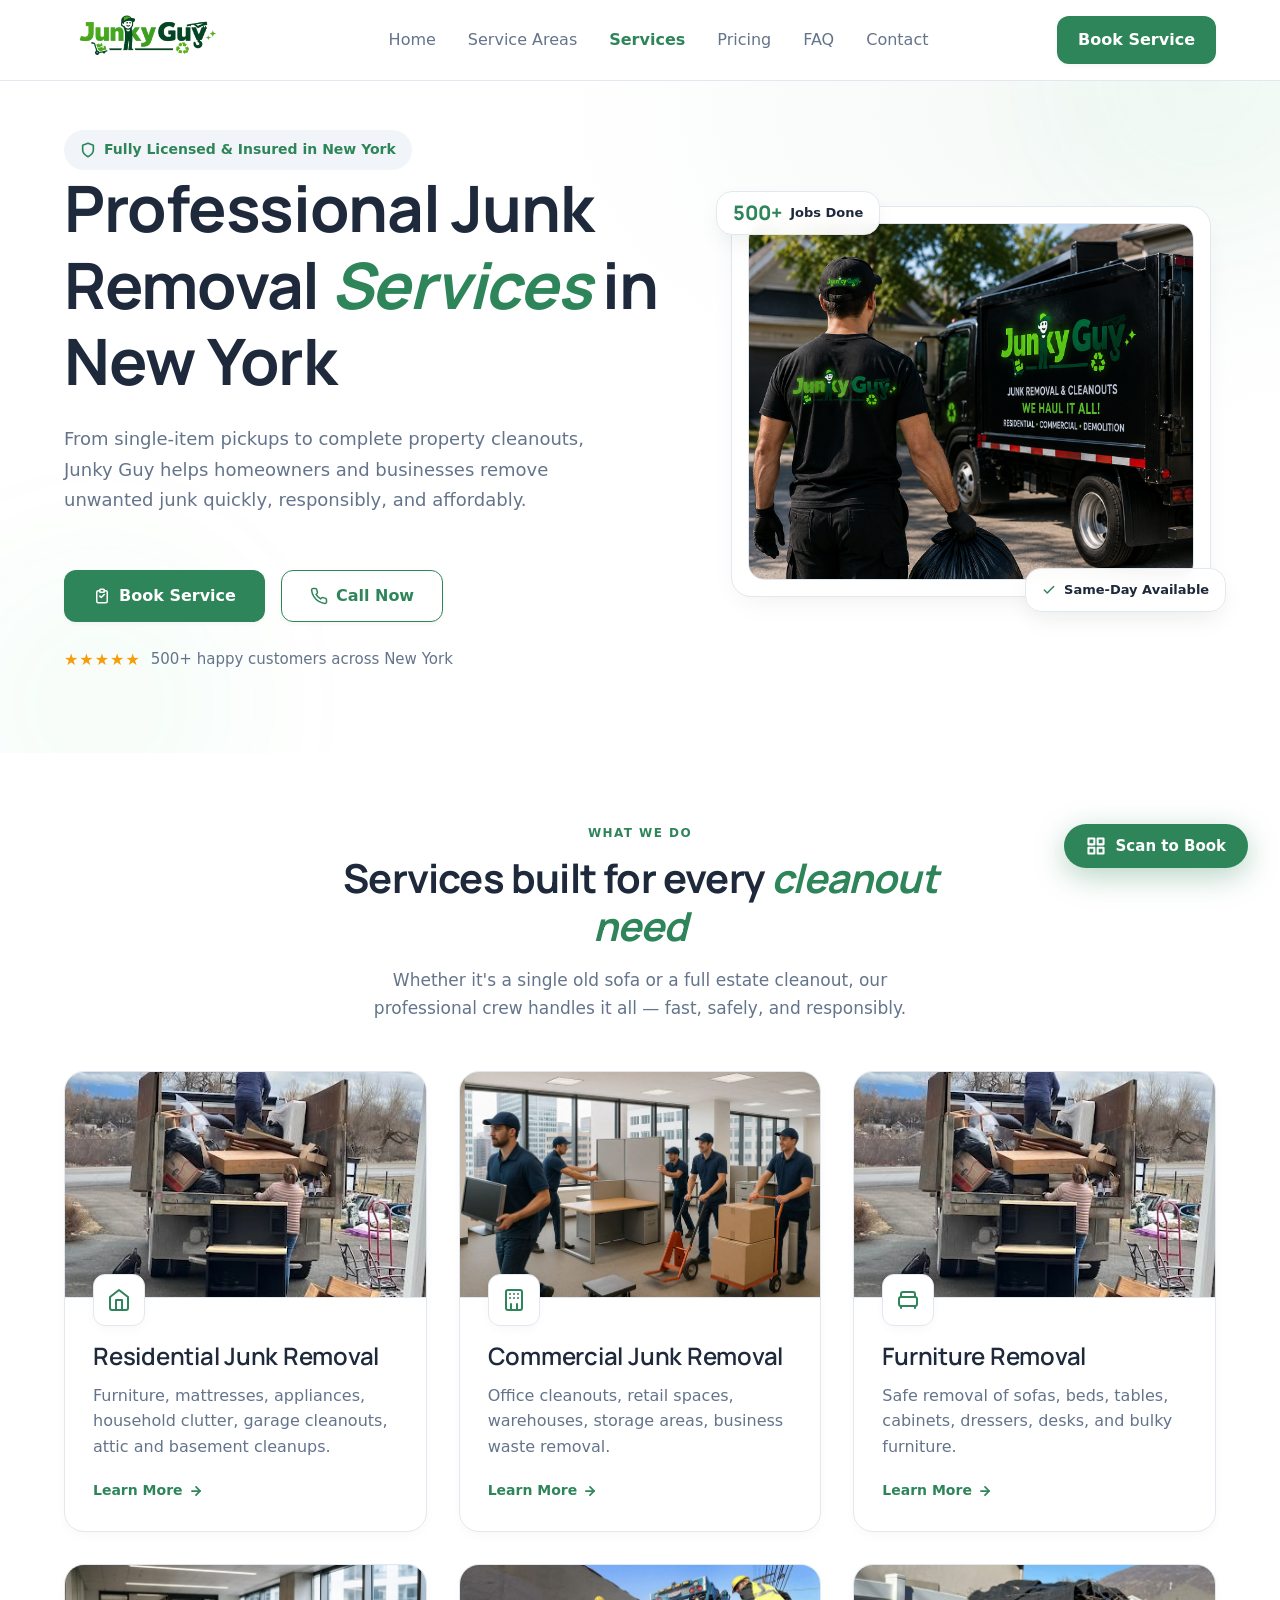
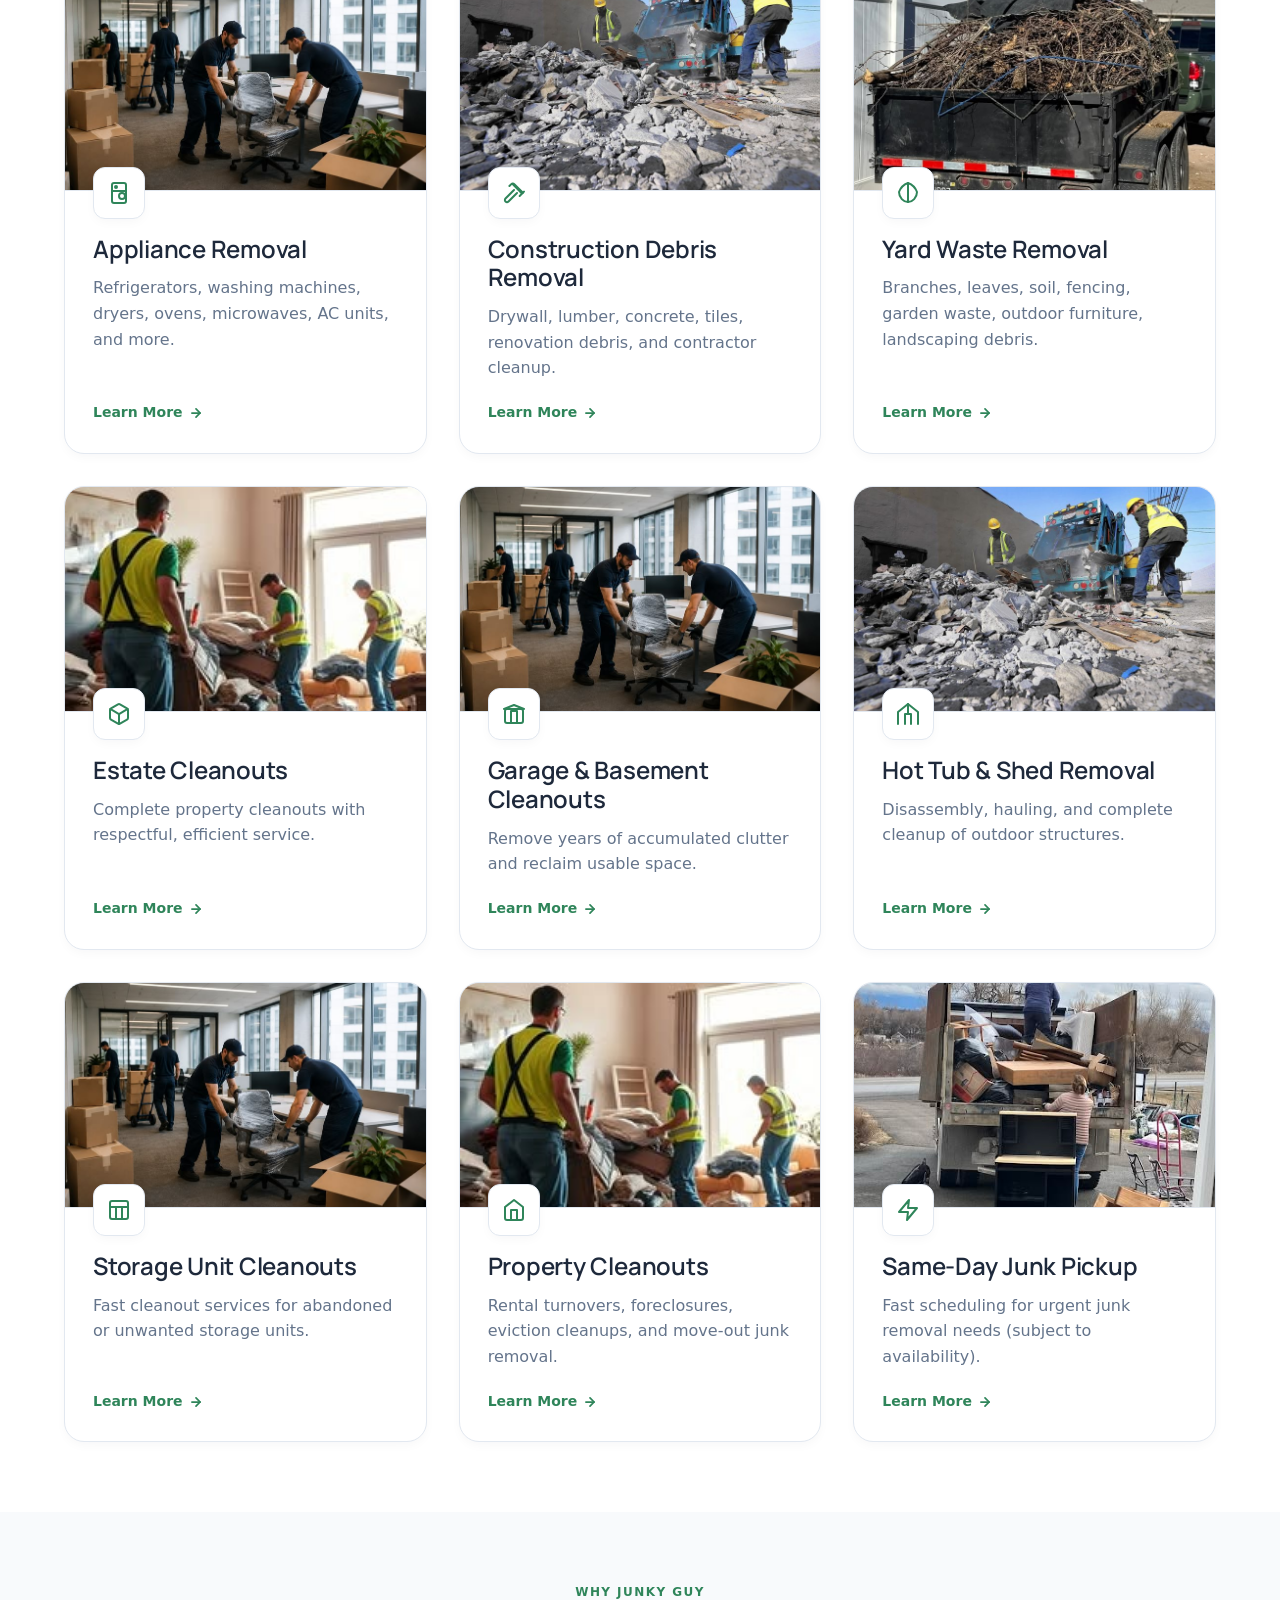
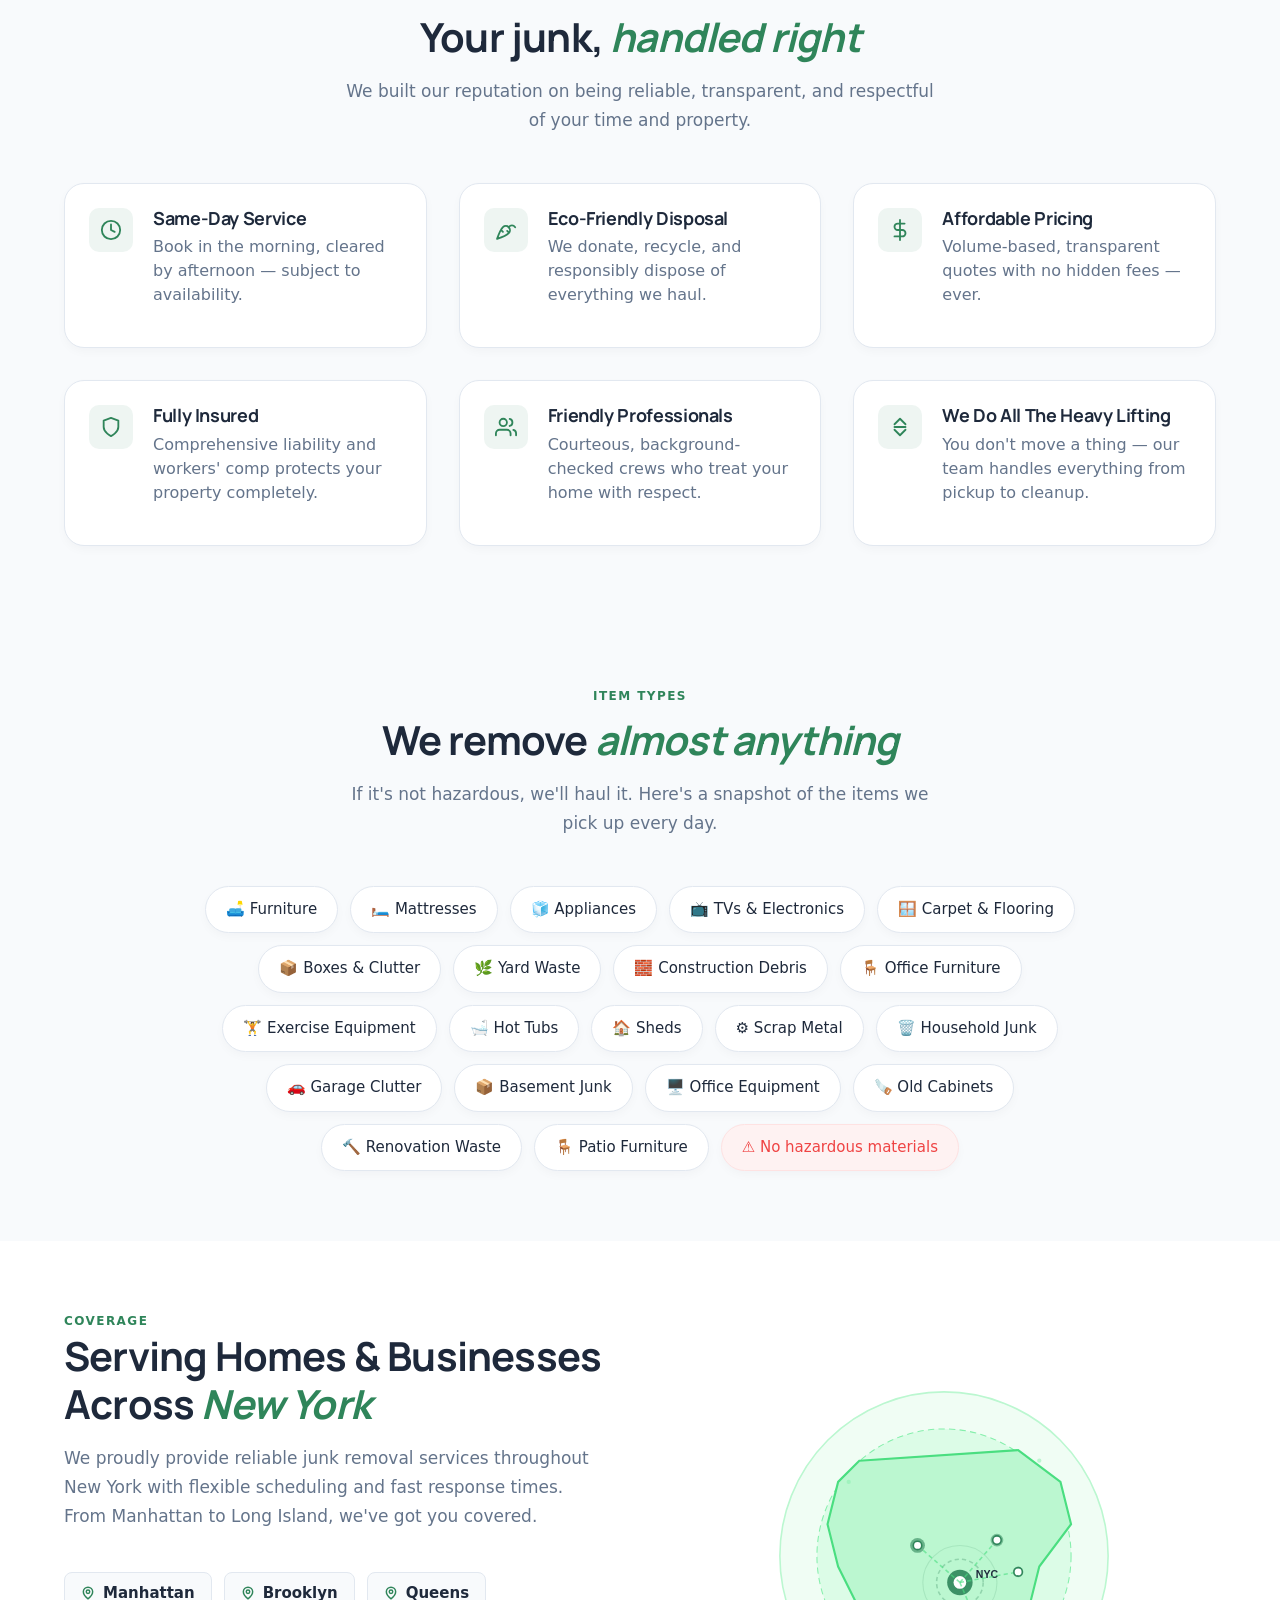
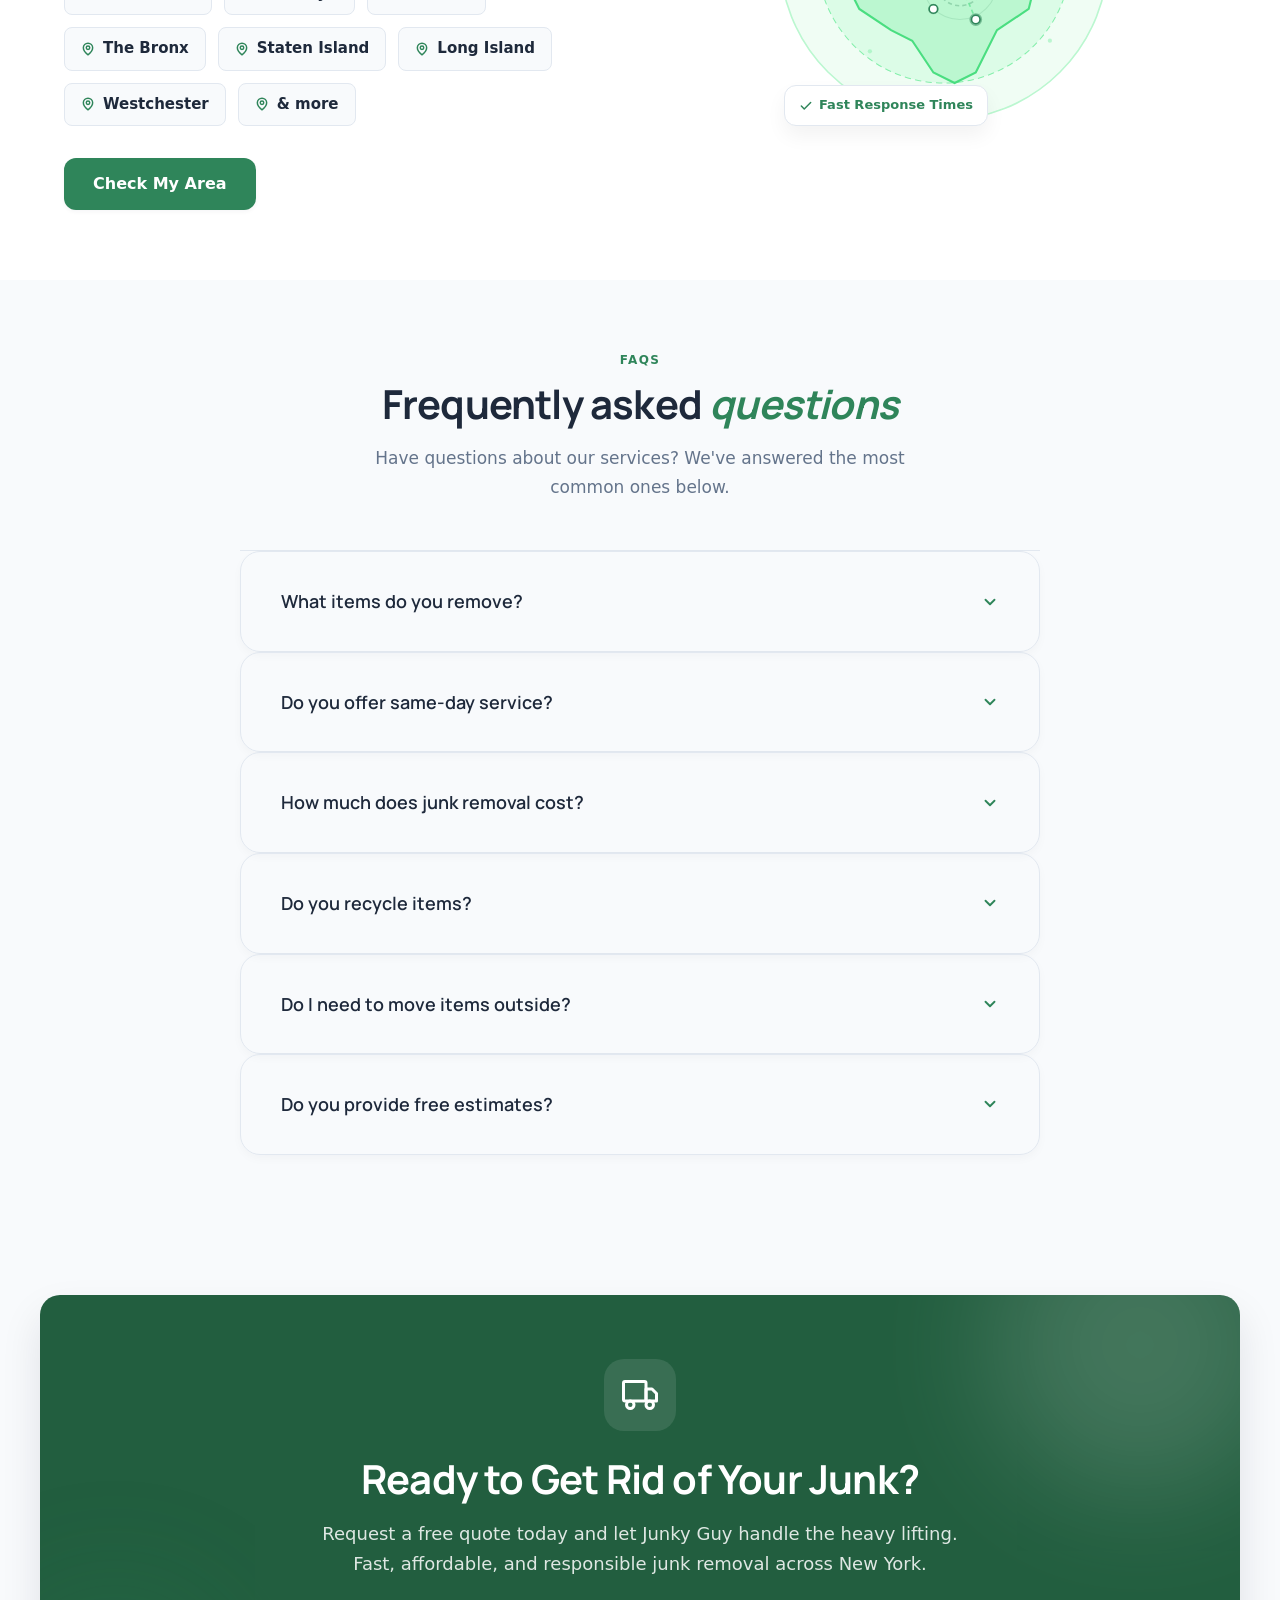
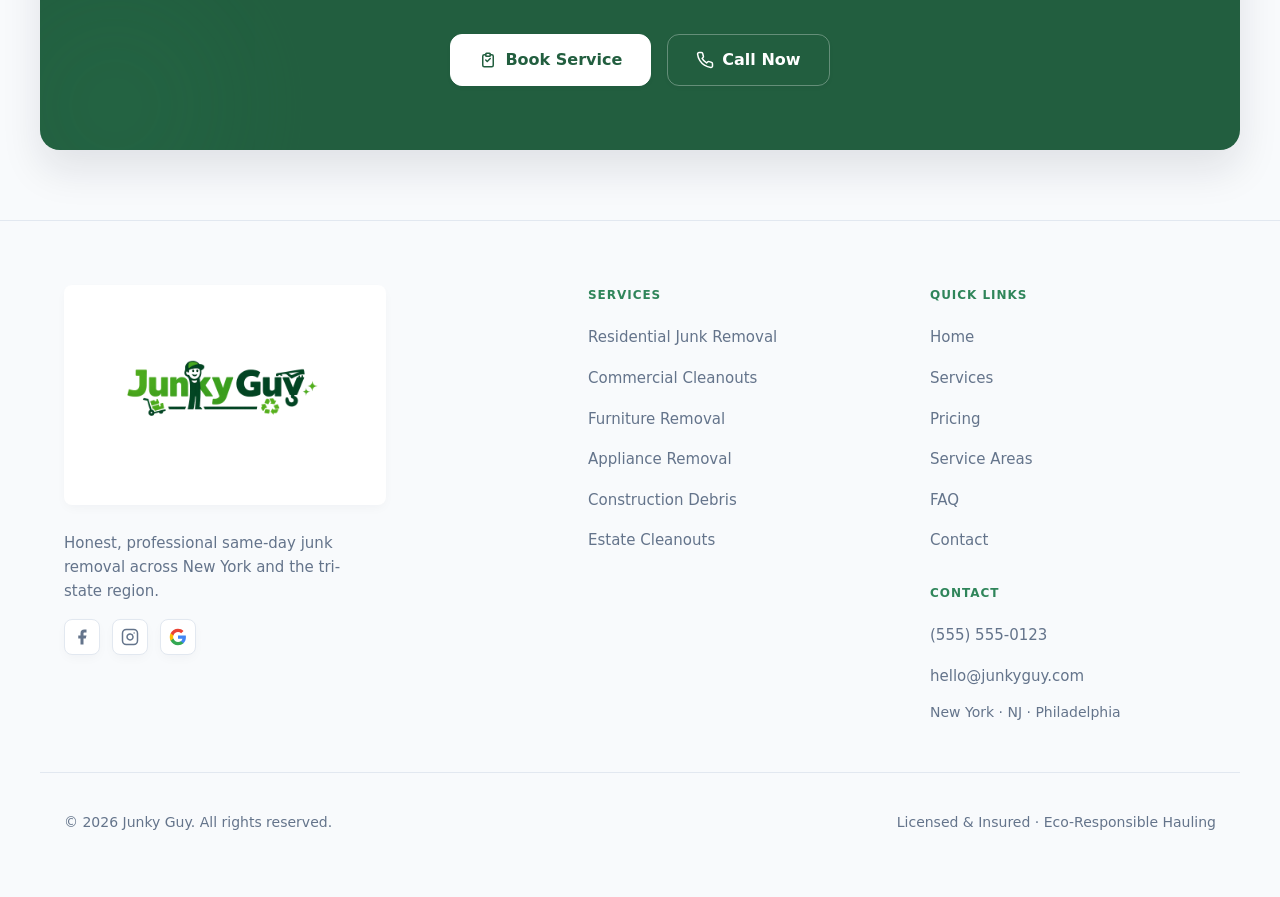
==== commit 3cc187f2: "Added qr code for contact form" ====
--- a/services.html
+++ b/services.html
@@ -32,7 +32,7 @@
         <a href="index.html#faq">FAQ</a>
         <a href="index.html#contact">Contact</a>
       </nav>
-      <a href="index.html#contact" class="btn btn--primary nav__cta">Get Free Estimate</a>
+      <a href="index.html#contact" class="btn btn--primary nav__cta">Book Service</a>
       <button class="nav__toggle" id="navToggle" aria-label="Open menu" aria-expanded="false">
         <svg width="24" height="24" viewBox="0 0 24 24" fill="none" stroke="currentColor" stroke-width="2"
           stroke-linecap="round">
@@ -48,7 +48,7 @@
         <a href="index.html#pricing">Pricing</a>
         <a href="index.html#faq">FAQ</a>
         <a href="index.html#contact">Contact</a>
-        <a href="index.html#contact" class="btn btn--primary" style="width:100%;margin-top:8px;">Get Free Estimate</a>
+        <a href="index.html#contact" class="btn btn--primary" style="width:100%;margin-top:8px;">Book Service</a>
       </div>
     </div>
   </header>
@@ -80,7 +80,7 @@
                 <rect x="9" y="3" width="6" height="4" rx="1" />
                 <path d="m9 12 2 2 4-4" />
               </svg>
-              Get Free Estimate
+              Book Service
             </a>
             <a href="tel:5555550123" class="btn btn--outline">
               <svg width="18" height="18" viewBox="0 0 24 24" fill="none" stroke="currentColor" stroke-width="2"
@@ -412,7 +412,7 @@
           <div class="svc-cta-actions">
             <a href="index.html#contact" class="btn svc-cta-btn-primary">
               <svg width="18" height="18" viewBox="0 0 24 24" fill="none" stroke="currentColor" stroke-width="2" stroke-linecap="round" stroke-linejoin="round"><path d="M9 5H7a2 2 0 0 0-2 2v12a2 2 0 0 0 2 2h10a2 2 0 0 0 2-2V7a2 2 0 0 0-2-2h-2"/><rect x="9" y="3" width="6" height="4" rx="1"/><path d="m9 12 2 2 4-4"/></svg>
-              Get Free Estimate
+              Book Service
             </a>
             <a href="tel:5555550123" class="btn svc-cta-btn-secondary">
               <svg width="18" height="18" viewBox="0 0 24 24" fill="none" stroke="currentColor" stroke-width="2" stroke-linecap="round" stroke-linejoin="round"><path d="M22 16.92v3a2 2 0 0 1-2.18 2 19.79 19.79 0 0 1-8.63-3.07 19.5 19.5 0 0 1-6-6 19.79 19.79 0 0 1-3.07-8.67A2 2 0 0 1 4.11 2h3a2 2 0 0 1 2 1.72 12.84 12.84 0 0 0 .7 2.81 2 2 0 0 1-.45 2.11L8.09 9.91a16 16 0 0 0 6 6l1.27-1.27a2 2 0 0 1 2.11-.45 12.84 12.84 0 0 0 2.81.7A2 2 0 0 1 22 16.92Z"/></svg>
@@ -480,6 +480,27 @@
     </div>
   </footer>
 
+  <!-- Floating QR Booking Widget -->
+  <div class="qr-floater" id="qrFloater">
+    <button class="qr-floater__btn" id="qrFloaterBtn" aria-label="Scan to book on mobile">
+      <svg width="20" height="20" viewBox="0 0 24 24" fill="none" stroke="currentColor" stroke-width="2.5" stroke-linecap="round" stroke-linejoin="round">
+        <rect x="3" y="3" width="7" height="7" />
+        <rect x="14" y="3" width="7" height="7" />
+        <rect x="14" y="14" width="7" height="7" />
+        <rect x="3" y="14" width="7" height="7" />
+      </svg>
+      <span>Scan to Book</span>
+    </button>
+    <div class="qr-floater__card" id="qrFloaterCard" hidden>
+      <button class="qr-floater__close" id="qrFloaterClose" aria-label="Close widget">&times;</button>
+      <div class="qr-floater__qr-wrapper">
+        <img id="qrFloaterCode" src="" alt="Scan to visit contact form on mobile" />
+      </div>
+      <h4>Book on Mobile</h4>
+      <p>Scan this QR code to quickly fill out the service form and upload photos of your junk from your phone.</p>
+    </div>
+  </div>
+
   <script src="services.js"></script>
   <script src="script.js"></script>
 </body>
--- a/styles.css
+++ b/styles.css
@@ -333,6 +333,10 @@
   flex-shrink: 0;
 }
 
+.nav .brand {
+  margin-left: -24px;
+}
+
 .brand__logo {
   width: 220px;
   height: auto;
@@ -990,6 +994,7 @@
 }
 
 .contact-form input,
+.contact-form select,
 .contact-form textarea {
   width: 100%;
   padding: 14px 16px;
@@ -1003,11 +1008,25 @@
   transition: all .2s ease;
 }
 
-.contact-form input {
+.contact-form input,
+.contact-form select {
   height: 52px;
 }
 
+.contact-form select {
+  cursor: pointer;
+  appearance: none;
+  -webkit-appearance: none;
+  -moz-appearance: none;
+  background-image: url("data:image/svg+xml,%3Csvg xmlns='http://www.w3.org/2000/svg' width='24' height='24' viewBox='0 0 24 24' fill='none' stroke='%2364748b' stroke-width='2' stroke-linecap='round' stroke-linejoin='round'%3E%3Cpolyline points='6 9 12 15 18 9'%3E%3C/polyline%3E%3C/svg%3E");
+  background-repeat: no-repeat;
+  background-position: right 16px center;
+  background-size: 16px;
+  padding-right: 40px;
+}
+
 .contact-form input:focus,
+.contact-form select:focus,
 .contact-form textarea:focus {
   border-color: var(--brand);
   box-shadow: 0 0 0 4px rgba(47, 133, 90, 0.12);
@@ -1290,4 +1309,294 @@
 
 .faq-answer p {
   margin: 0;
+}
+
+/* Time range group layout */
+.time-range-group {
+  display: grid;
+  grid-template-columns: 1fr 1fr;
+  gap: 16px;
+  margin-top: 16px;
+}
+
+.time-range-group label {
+  margin-top: 0 !important;
+}
+
+/* QR Code Section in Contact Sidebar */
+.qr-code-card {
+  display: flex;
+  align-items: center;
+  gap: 16px;
+  margin-top: 32px;
+  padding-top: 24px;
+  border-top: 1px solid rgba(255, 255, 255, 0.1);
+}
+
+.qr-code-wrapper {
+  background: #ffffff;
+  padding: 8px;
+  border-radius: var(--radius-sm);
+  display: flex;
+  align-items: center;
+  justify-content: center;
+  flex-shrink: 0;
+  width: 116px;
+  height: 116px;
+  box-shadow: 0 4px 12px rgba(0, 0, 0, 0.1);
+}
+
+.qr-code-wrapper img {
+  width: 100%;
+  height: 100%;
+  object-fit: contain;
+}
+
+.qr-code-text h4 {
+  margin: 0 0 4px;
+  font-size: 15px;
+  color: #fff;
+  font-weight: 700;
+}
+
+.qr-code-text p {
+  margin: 0;
+  font-size: 12px;
+  color: rgba(255, 255, 255, 0.7);
+  line-height: 1.4;
+}
+
+/* Hide QR Card on Mobile screen sizes */
+@media (max-width: 1023px) {
+  .qr-code-card {
+    display: none;
+  }
+}
+
+/* Appointment Success Screen */
+.contact-success {
+  display: flex;
+  flex-direction: column;
+  align-items: center;
+  justify-content: center;
+  text-align: center;
+  padding: 60px 40px;
+}
+
+.success-icon-wrapper {
+  width: 80px;
+  height: 80px;
+  margin-bottom: 24px;
+}
+
+.success-checkmark {
+  width: 80px;
+  height: 80px;
+  border-radius: 50%;
+  display: block;
+  stroke-width: 3;
+  stroke: var(--brand);
+  stroke-miterlimit: 10;
+  box-shadow: inset 0px 0px 0px var(--brand);
+  animation: fill-check .4s ease-in-out .4s forwards, scale-check .3s ease-in-out forwards;
+}
+
+.success-checkmark__circle {
+  stroke-dasharray: 166;
+  stroke-dashoffset: 166;
+  stroke-width: 3;
+  stroke-miterlimit: 10;
+  stroke: var(--brand);
+  fill: none;
+  animation: stroke-check .6s cubic-bezier(0.65, 0, 0.45, 1) forwards;
+}
+
+.success-checkmark__check {
+  transform-origin: 50% 50%;
+  stroke-dasharray: 48;
+  stroke-dashoffset: 48;
+  stroke: #ffffff;
+  animation: stroke-check .3s cubic-bezier(0.65, 0, 0.45, 1) .8s forwards;
+}
+
+.success-title {
+  font-size: 28px;
+  font-weight: 800;
+  color: var(--primary-dark);
+  margin: 0 0 16px 0;
+  font-family: var(--font-display);
+}
+
+.success-message {
+  font-size: 16px;
+  color: var(--text);
+  line-height: 1.6;
+  margin: 0 0 16px 0;
+  max-width: 440px;
+}
+
+.success-sub {
+  font-size: 14px;
+  color: var(--muted);
+  line-height: 1.5;
+  margin: 0 0 32px 0;
+  max-width: 400px;
+}
+
+.success-reset-btn {
+  padding: 12px 28px;
+  font-size: 15px;
+  font-weight: 700;
+}
+
+.contact-form input[type="date"]::-webkit-calendar-picker-indicator {
+  cursor: pointer;
+  opacity: 0.6;
+  filter: grayscale(1) brightness(0.6);
+  transition: opacity 0.2s;
+}
+
+.contact-form input[type="date"]::-webkit-calendar-picker-indicator:hover {
+  opacity: 1;
+}
+
+@keyframes stroke-check {
+  100% {
+    stroke-dashoffset: 0;
+  }
+}
+
+@keyframes scale-check {
+  0%, 100% {
+    transform: none;
+  }
+  50% {
+    transform: scale3d(1.1, 1.1, 1);
+  }
+}
+
+@keyframes fill-check {
+  100% {
+    box-shadow: inset 0px 0px 0px 40px var(--brand);
+  }
+}
+
+/* Floating QR Booking Widget */
+.qr-floater {
+  position: fixed;
+  bottom: 32px;
+  right: 32px;
+  z-index: 999;
+  display: flex;
+  flex-direction: column;
+  align-items: flex-end;
+}
+
+.qr-floater__btn {
+  display: flex;
+  align-items: center;
+  gap: 10px;
+  padding: 12px 22px;
+  background: var(--brand);
+  color: #ffffff;
+  border: none;
+  border-radius: var(--radius-pill);
+  font-weight: 700;
+  font-size: 15px;
+  box-shadow: 0 8px 30px rgba(47, 133, 90, 0.35);
+  transition: all 0.3s cubic-bezier(0.16, 1, 0.3, 1);
+  outline: none;
+}
+
+.qr-floater__btn:hover {
+  transform: translateY(-4px);
+  background: var(--brand-dark);
+  box-shadow: 0 12px 35px rgba(47, 133, 90, 0.45);
+}
+
+.qr-floater__card {
+  position: absolute;
+  bottom: 70px;
+  right: 0;
+  width: 280px;
+  background: var(--surface);
+  border: 1px solid var(--border);
+  border-radius: var(--radius);
+  padding: 24px;
+  box-shadow: var(--shadow-card);
+  display: flex;
+  flex-direction: column;
+  align-items: center;
+  text-align: center;
+  transform: translateY(15px);
+  opacity: 0;
+  pointer-events: none;
+  transition: all 0.3s cubic-bezier(0.16, 1, 0.3, 1);
+}
+
+.qr-floater__card:not([hidden]) {
+  transform: translateY(0);
+  opacity: 1;
+  pointer-events: auto;
+}
+
+.qr-floater__close {
+  position: absolute;
+  top: 12px;
+  right: 16px;
+  background: none;
+  border: none;
+  color: var(--muted);
+  font-size: 22px;
+  font-weight: 300;
+  cursor: pointer;
+  padding: 4px;
+  line-height: 1;
+  transition: color 0.2s ease;
+}
+
+.qr-floater__close:hover {
+  color: var(--primary-dark);
+}
+
+.qr-floater__qr-wrapper {
+  background: #ffffff;
+  padding: 8px;
+  border: 1px solid var(--border);
+  border-radius: var(--radius-sm);
+  width: 130px;
+  height: 130px;
+  display: flex;
+  align-items: center;
+  justify-content: center;
+  box-shadow: 0 4px 12px rgba(0, 0, 0, 0.04);
+  margin-bottom: 16px;
+}
+
+.qr-floater__qr-wrapper img {
+  width: 100%;
+  height: 100%;
+  object-fit: contain;
+}
+
+.qr-floater__card h4 {
+  margin: 0 0 6px;
+  font-size: 16px;
+  color: var(--primary-dark);
+  font-weight: 700;
+  font-family: var(--font-display);
+}
+
+.qr-floater__card p {
+  margin: 0;
+  font-size: 12px;
+  color: var(--muted);
+  line-height: 1.4;
+}
+
+/* Hide on mobile screens */
+@media (max-width: 1023px) {
+  .qr-floater {
+    display: none;
+  }
 }
--- a/services.css
+++ b/services.css
@@ -794,8 +794,11 @@
   }
   
   .svc-feature-card {
-    padding: 16px;
+    padding: 24px 16px;
     gap: 16px;
+    flex-direction: column;
+    align-items: center;
+    text-align: center;
   }
 
   /* How It Works Steps */
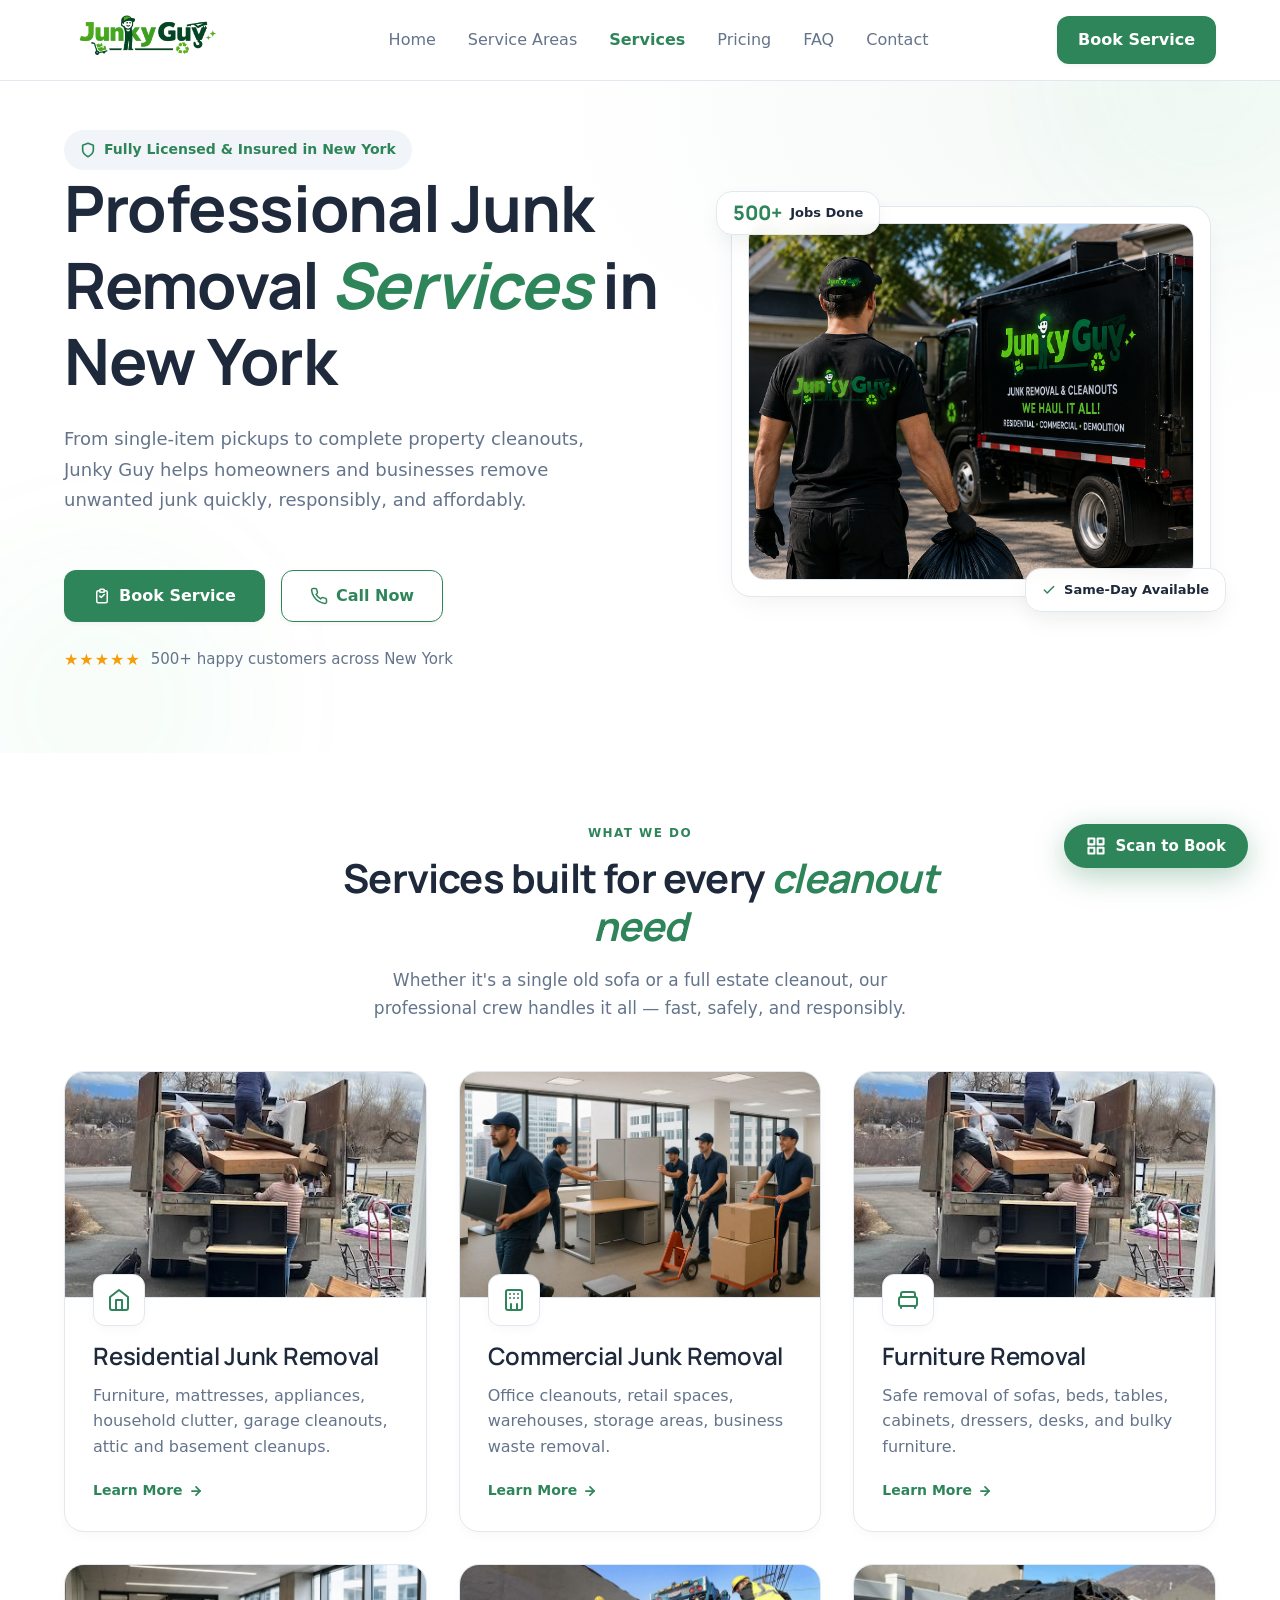
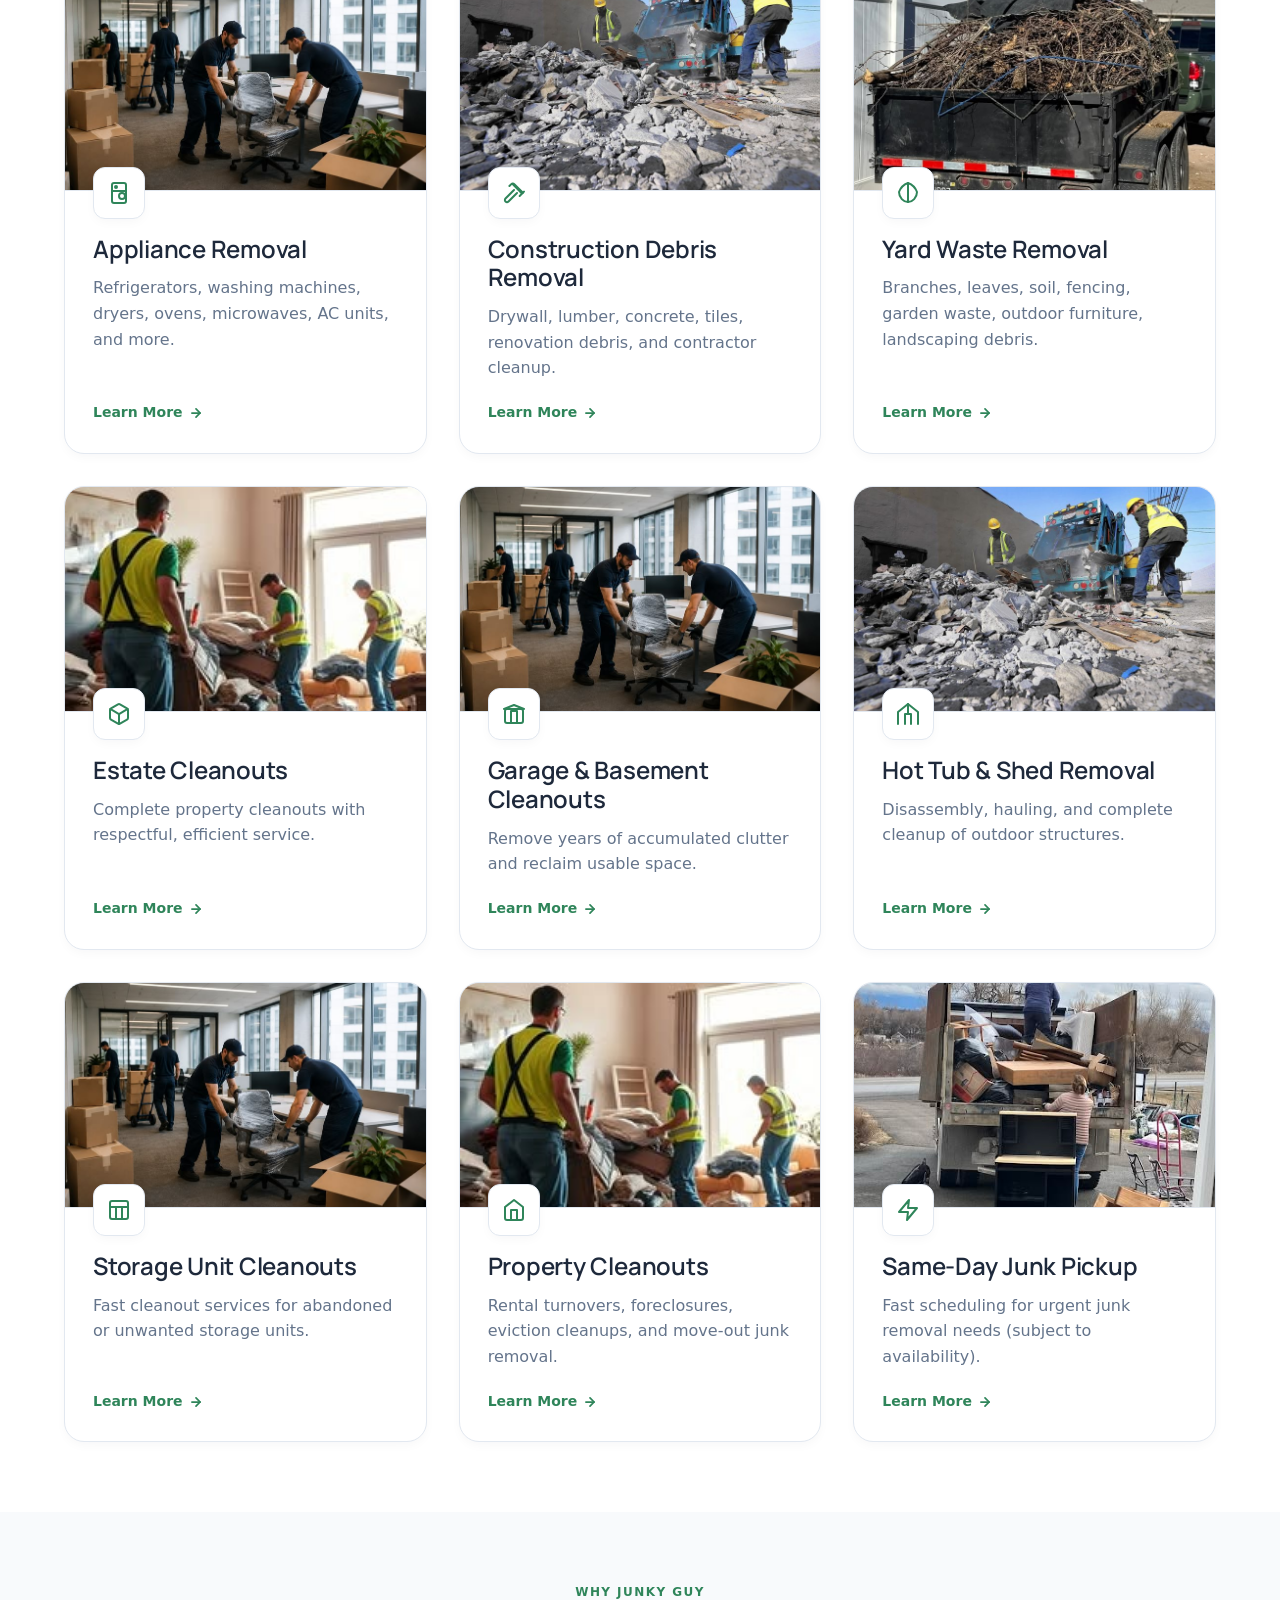
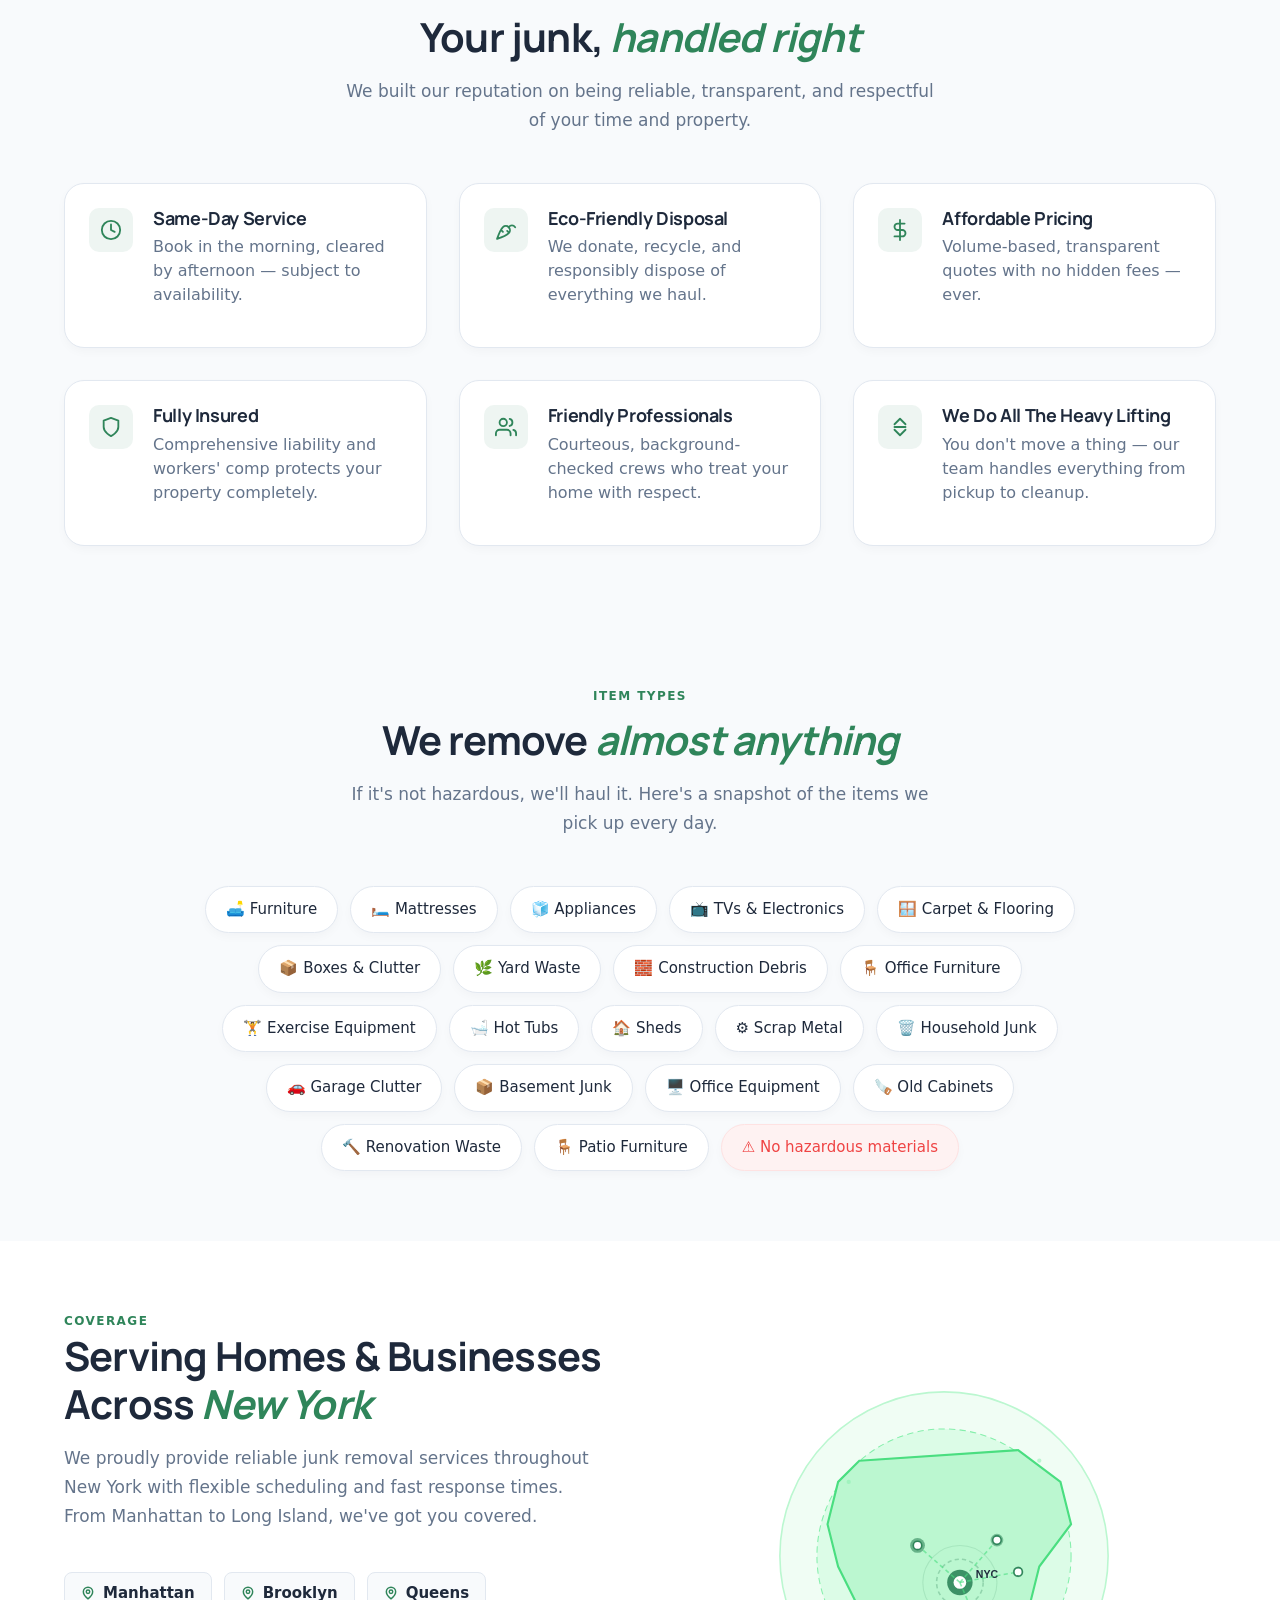
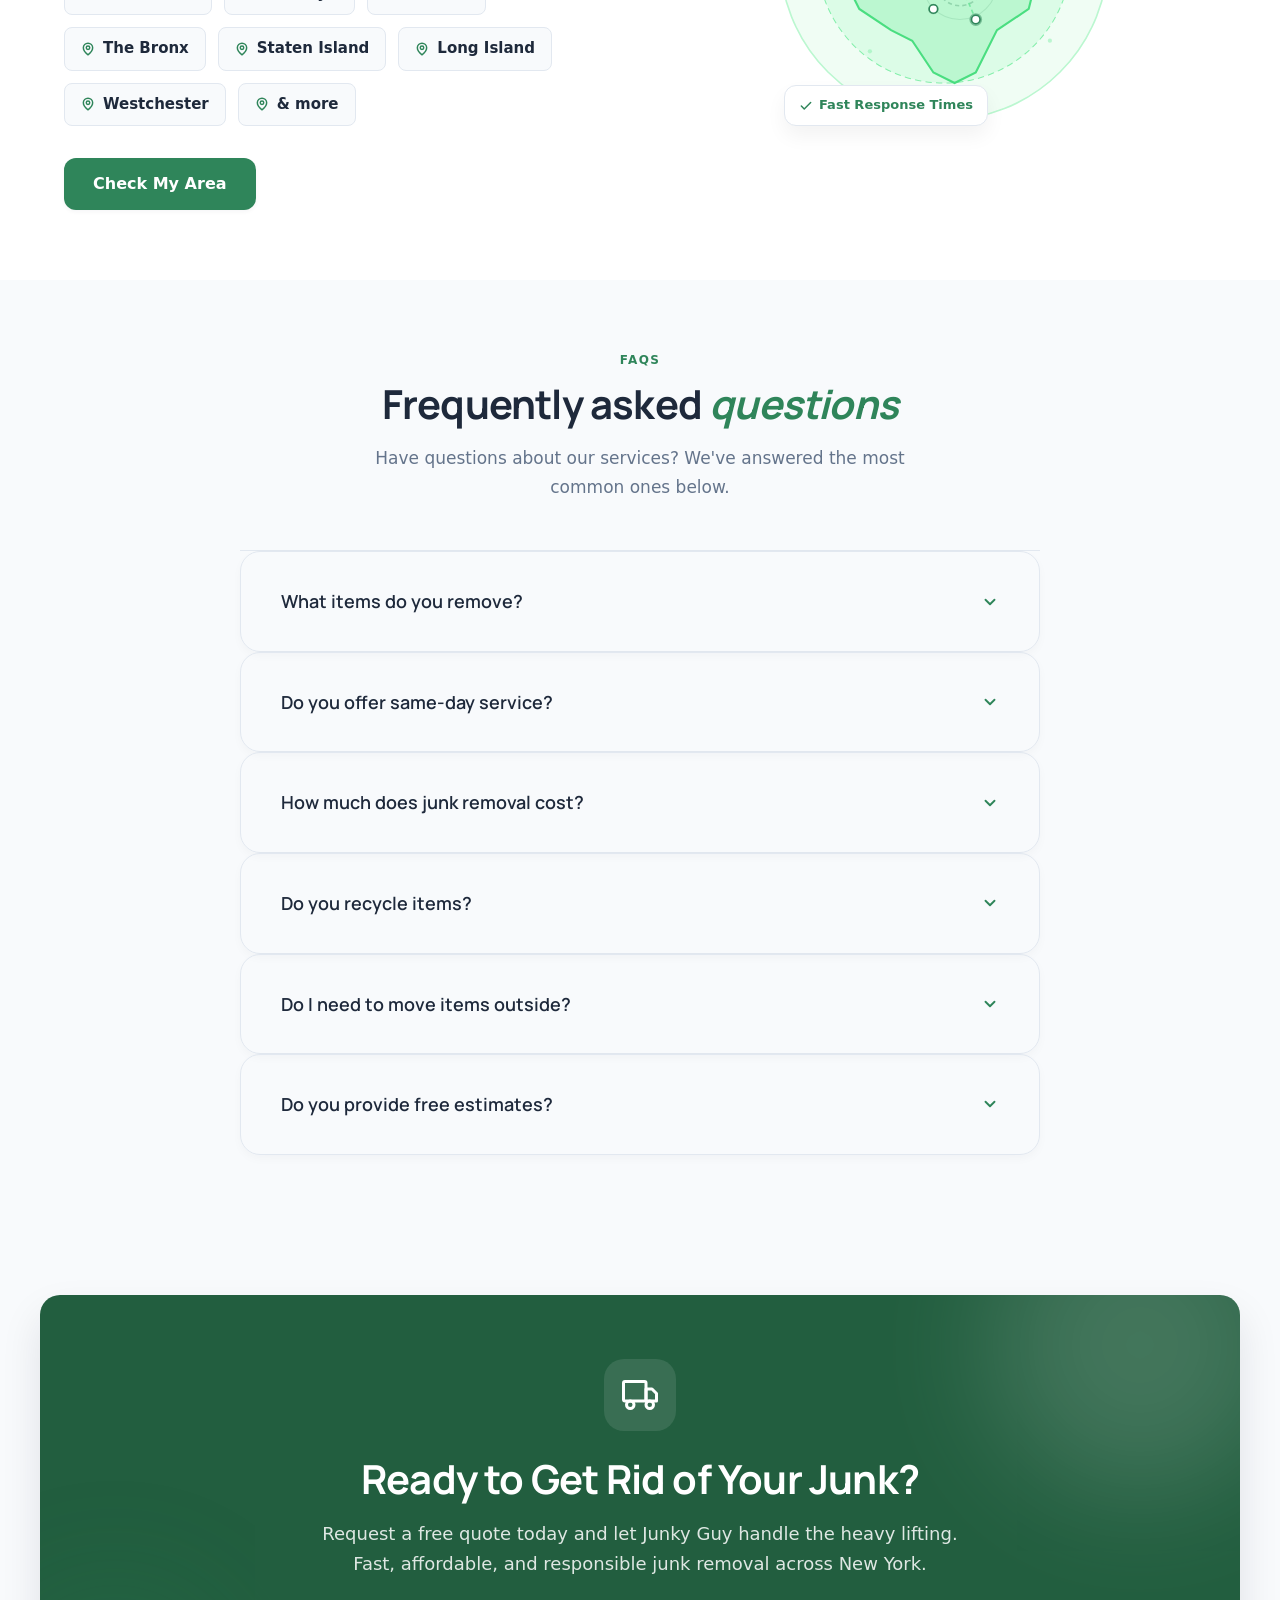
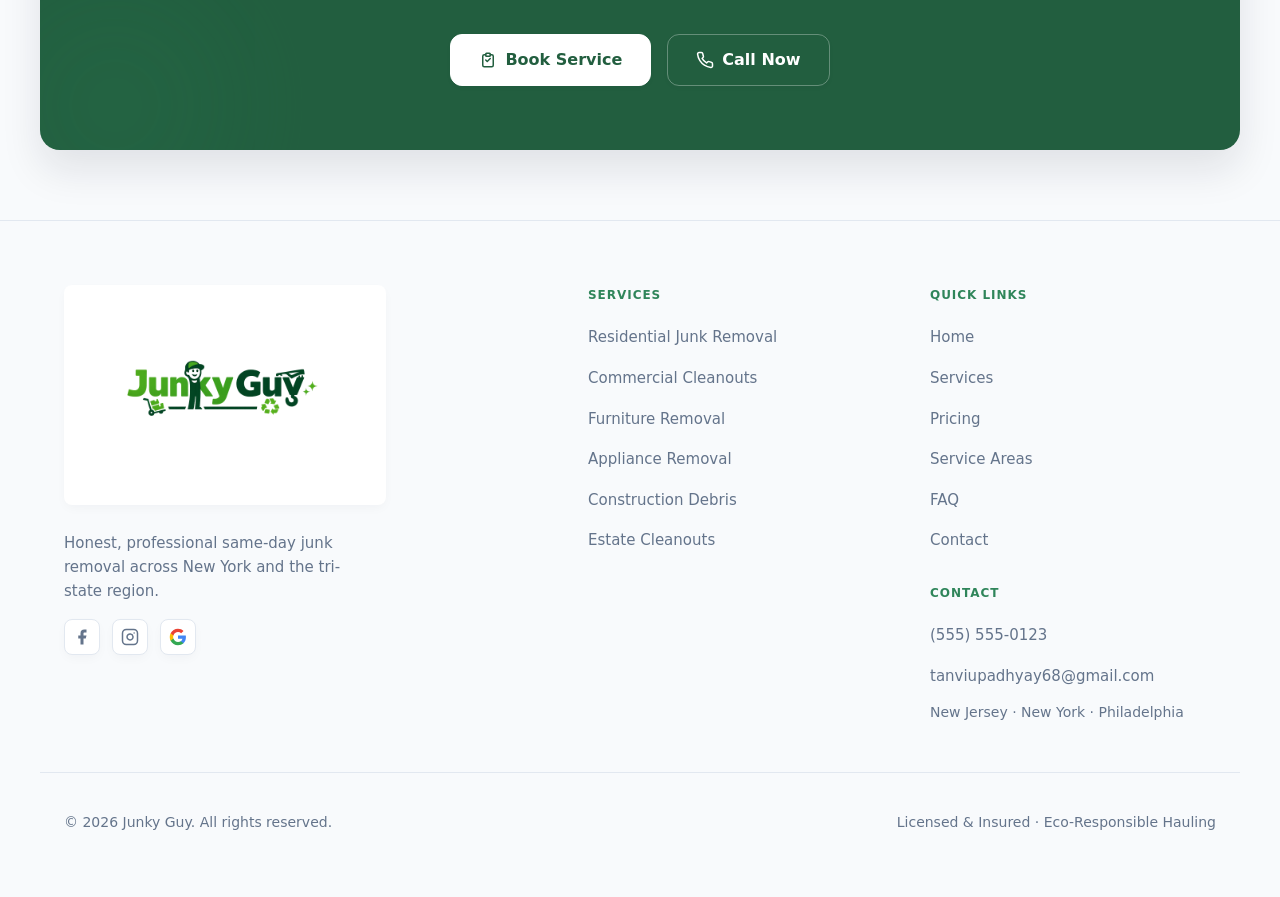
==== commit 78a84764: "form" ====
--- a/services.html
+++ b/services.html
@@ -469,8 +469,8 @@
         <p class="footer__heading" style="margin-top: 28px;">Contact</p>
         <ul>
           <li><a href="tel:5555550123">(555) 555-0123</a></li>
-          <li><a href="mailto:hello@junkyguy.com">hello@junkyguy.com</a></li>
-          <li style="color: var(--muted); font-size: 14px;">New York · NJ · Philadelphia</li>
+          <li><a href="mailto:tanviupadhyay68@gmail.com">tanviupadhyay68@gmail.com</a></li>
+          <li style="color: var(--muted); font-size: 14px;">New Jersey · New York · Philadelphia</li>
         </ul>
       </div>
     </div>
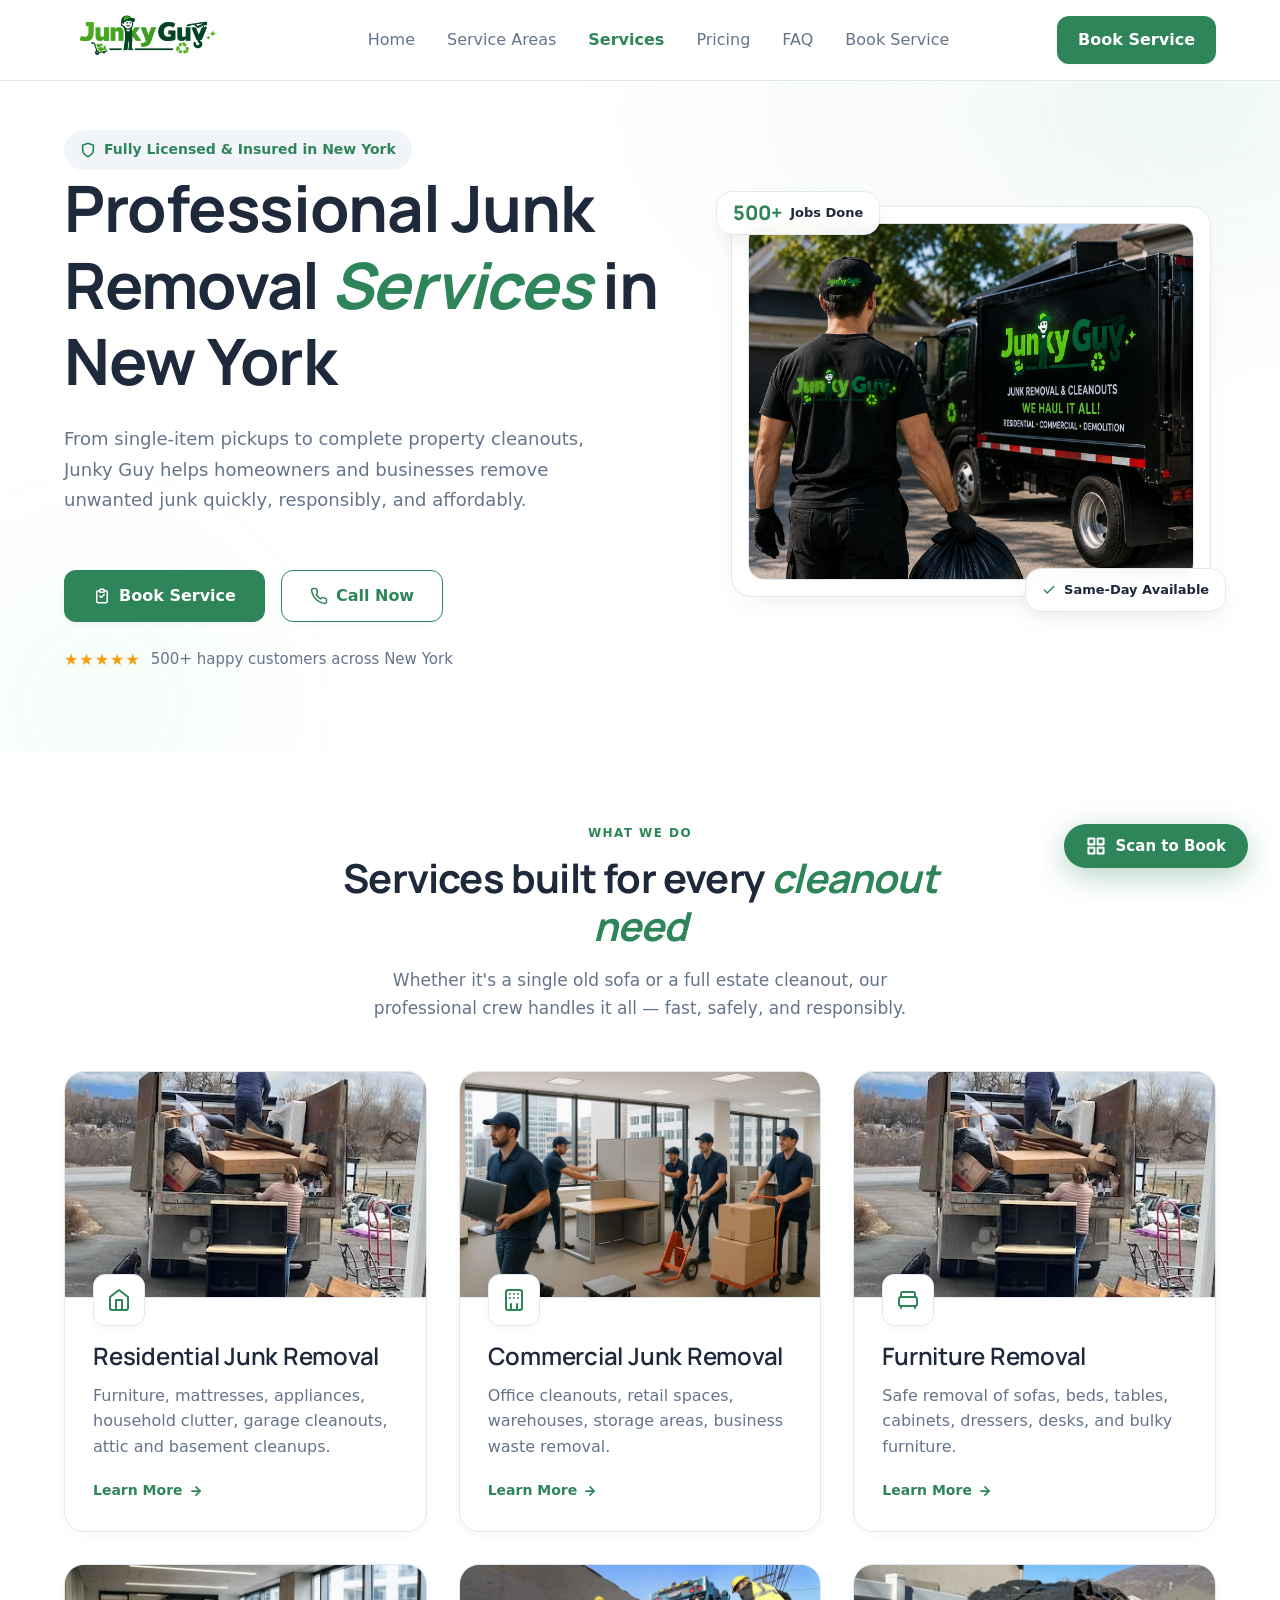
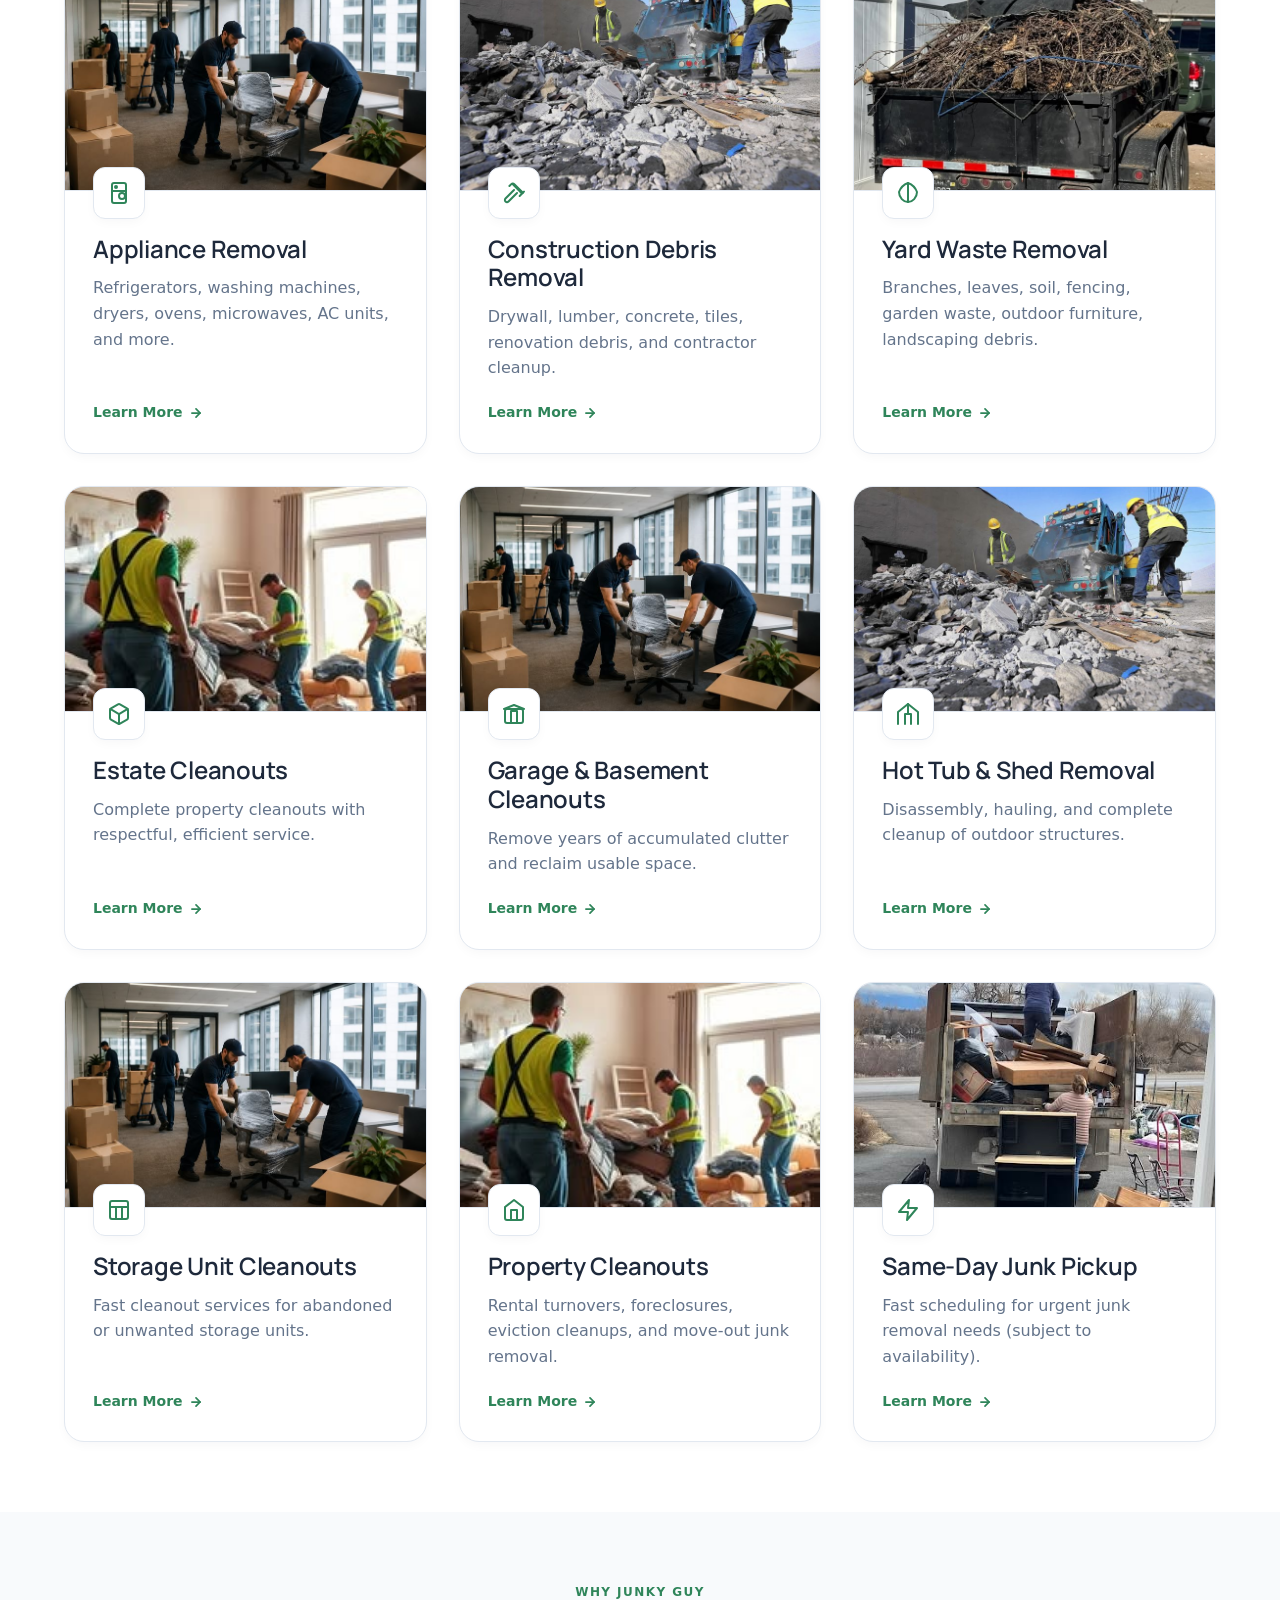
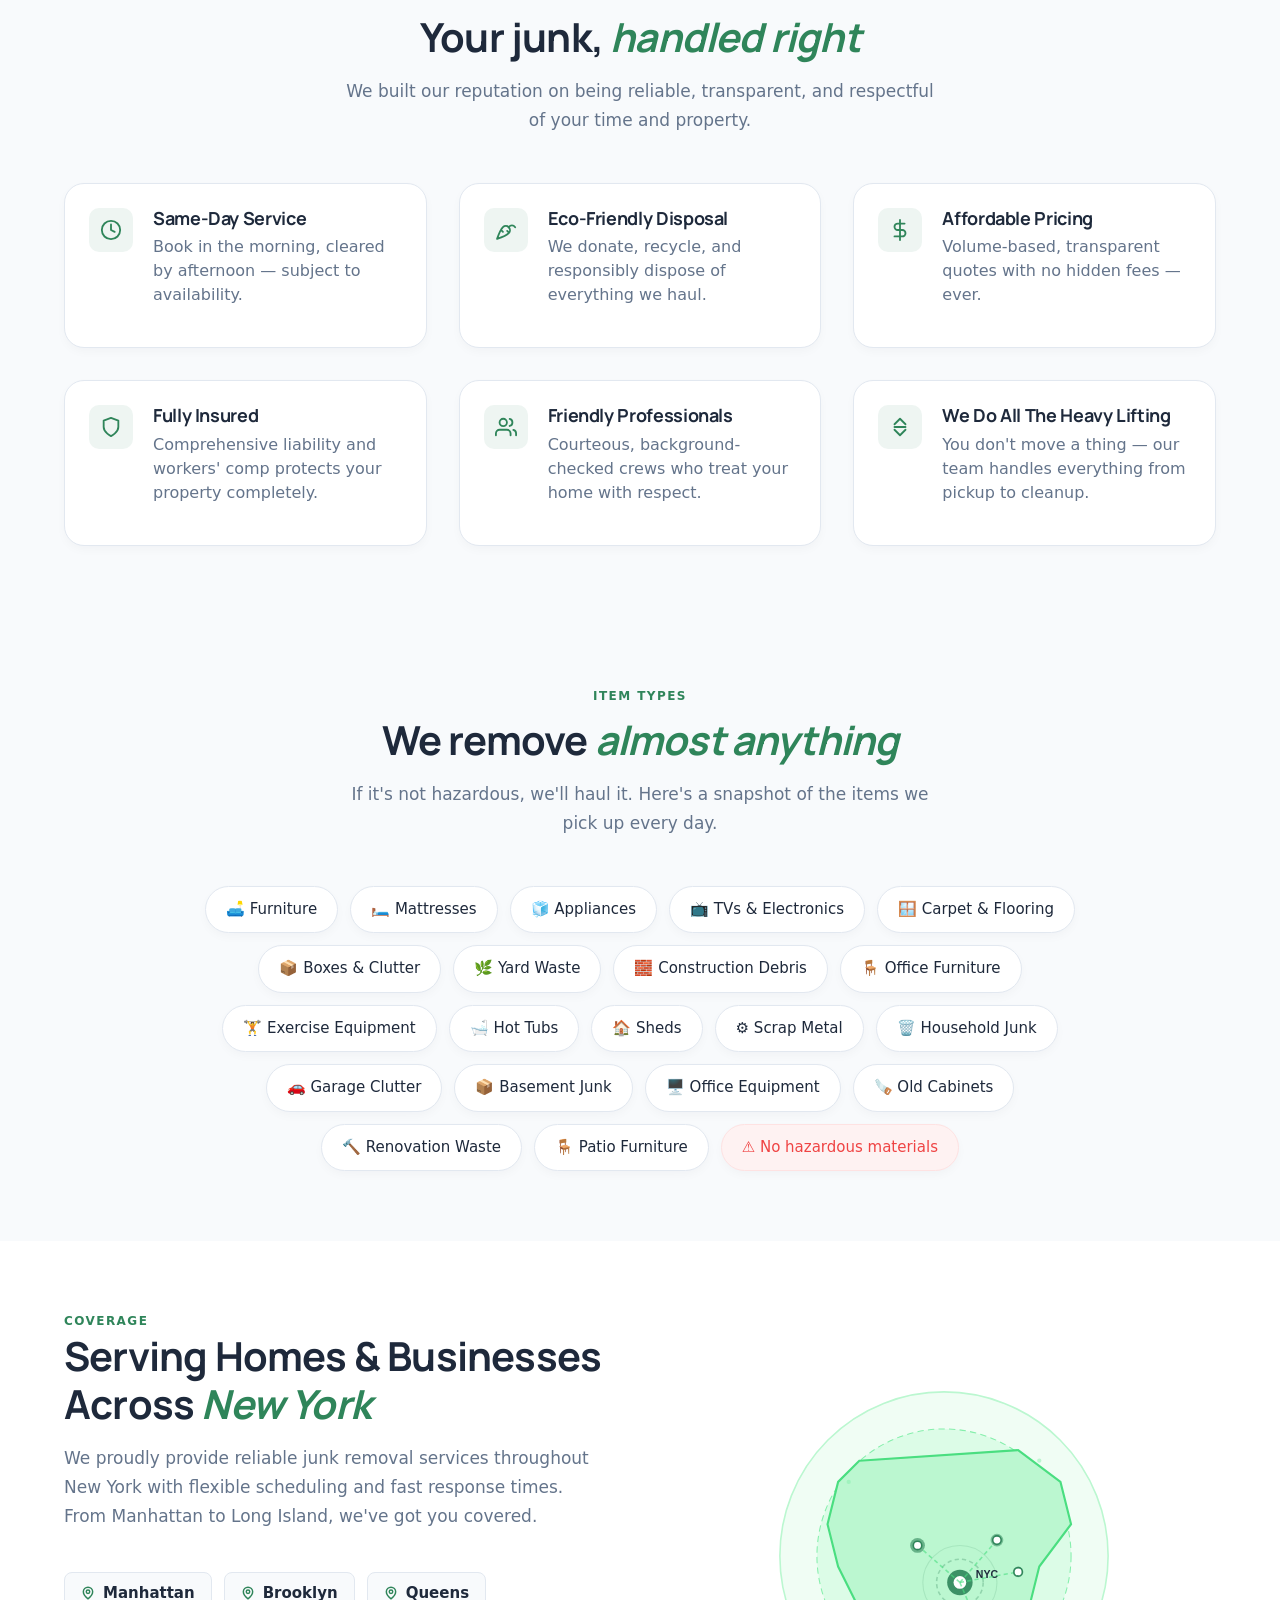
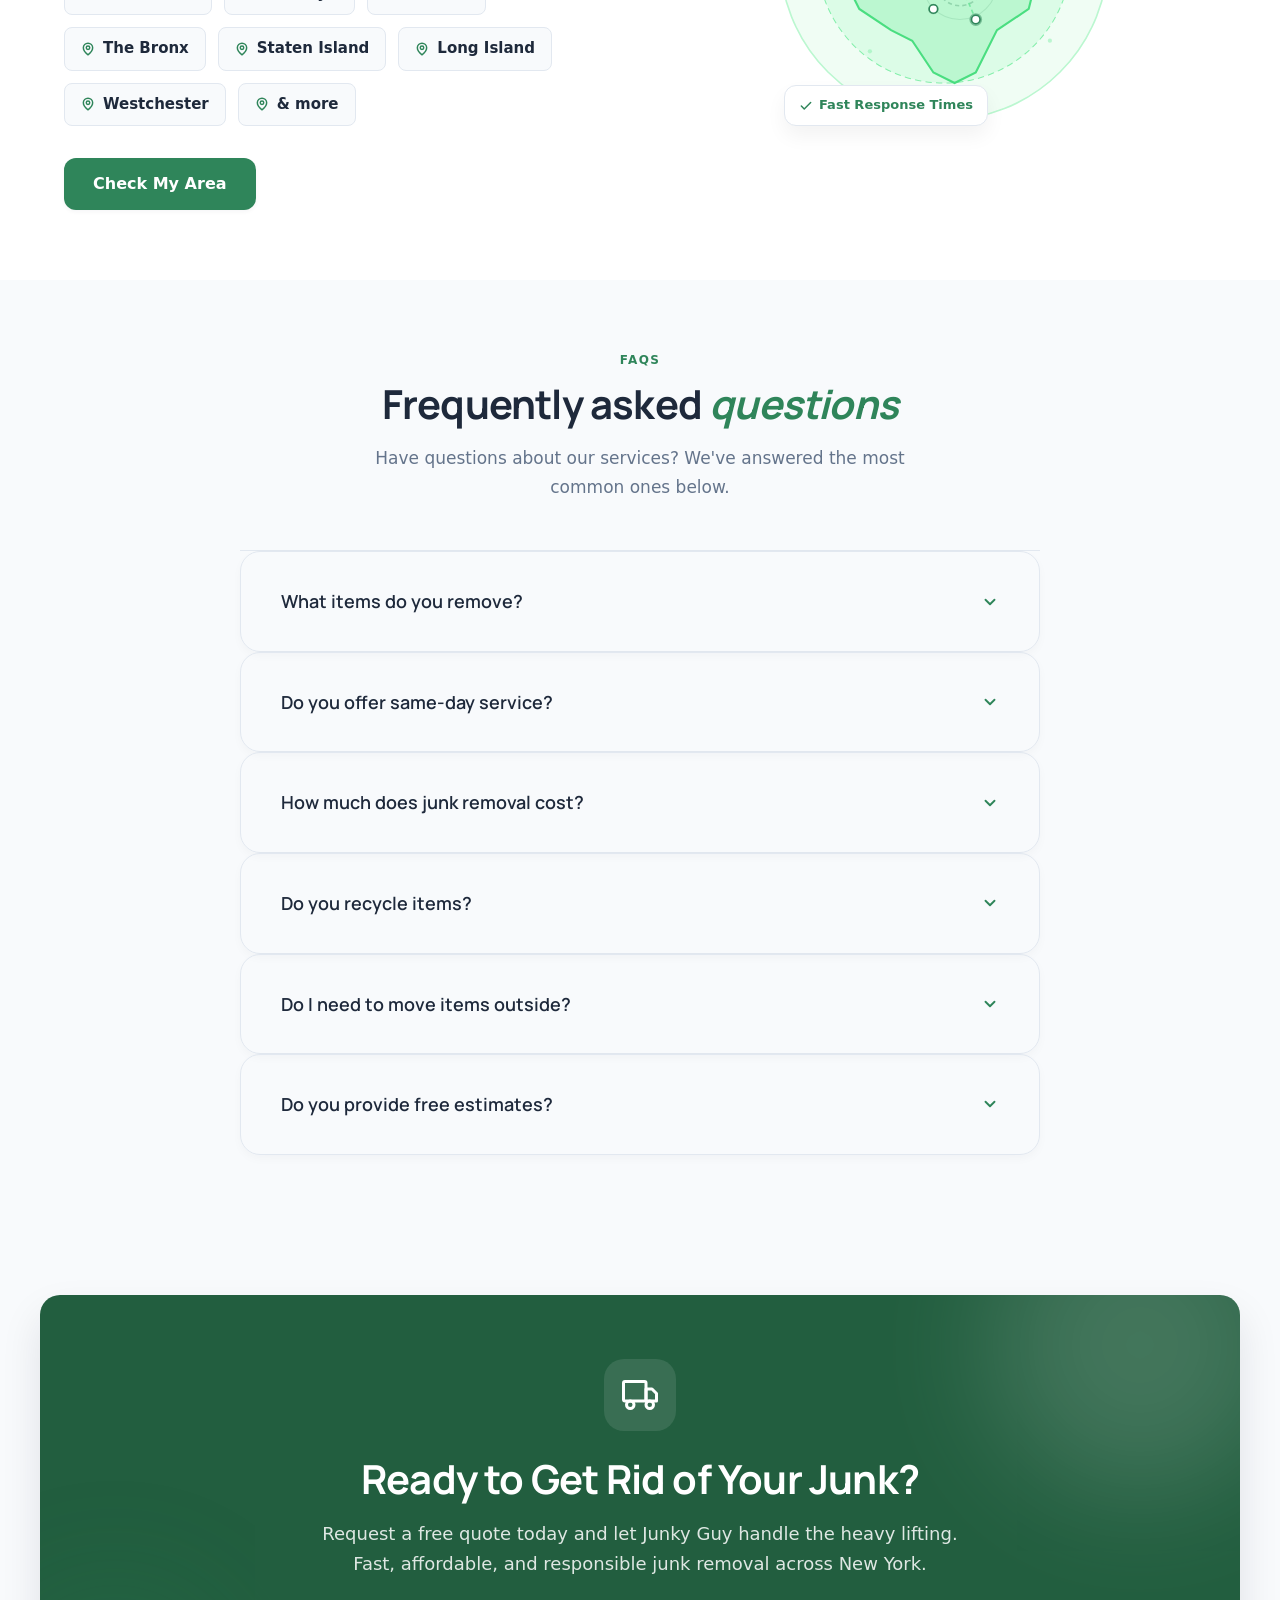
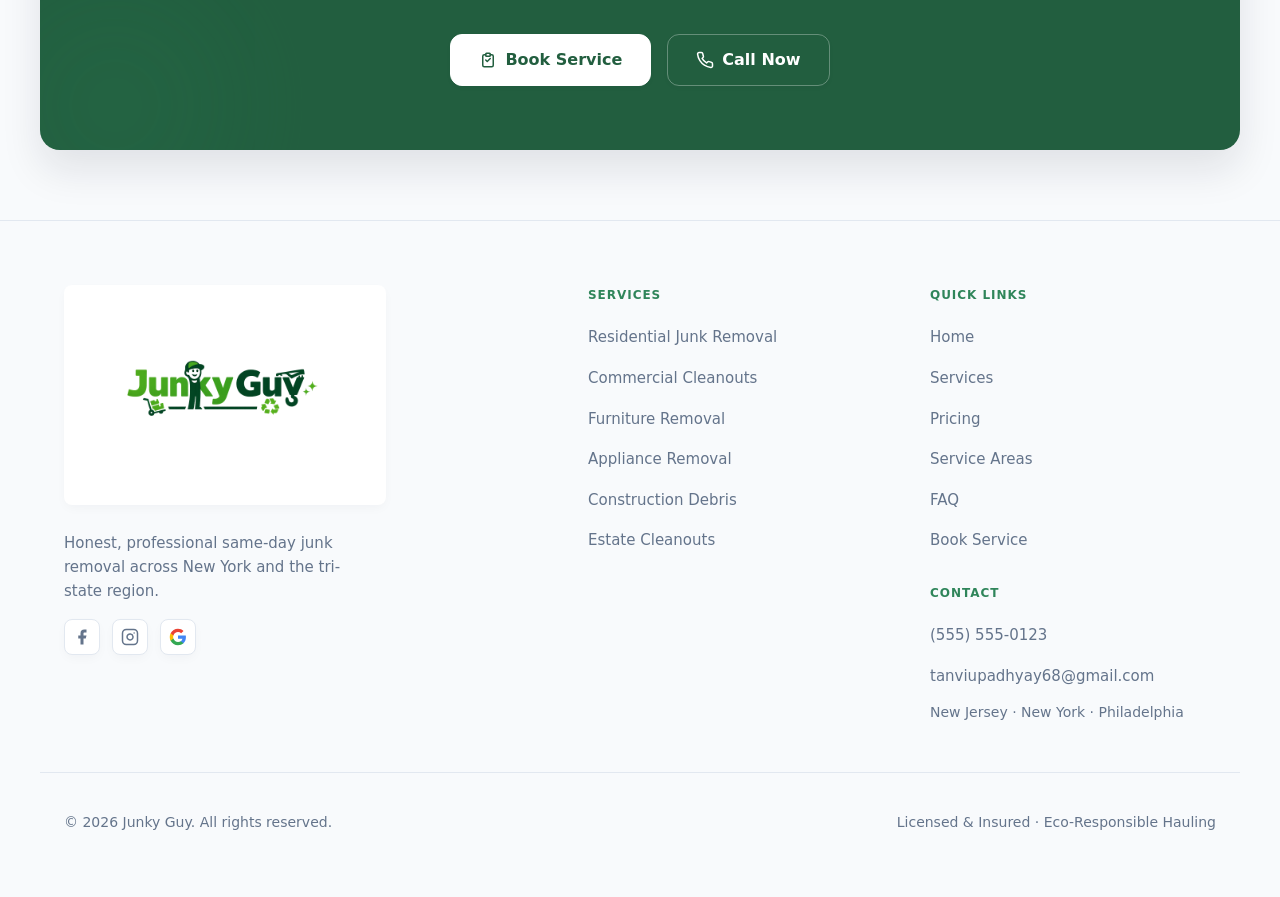
==== commit e28a3fb5: "Seperated contact page" ====
--- a/services.html
+++ b/services.html
@@ -30,9 +30,9 @@
         <a href="services.html" aria-current="page" style="color: var(--brand); font-weight: 600;">Services</a>
         <a href="index.html#pricing">Pricing</a>
         <a href="index.html#faq">FAQ</a>
-        <a href="index.html#contact">Contact</a>
+        <a href="book-service.html">Book Service</a>
       </nav>
-      <a href="index.html#contact" class="btn btn--primary nav__cta">Book Service</a>
+      <a href="book-service.html" class="btn btn--primary nav__cta">Book Service</a>
       <button class="nav__toggle" id="navToggle" aria-label="Open menu" aria-expanded="false">
         <svg width="24" height="24" viewBox="0 0 24 24" fill="none" stroke="currentColor" stroke-width="2"
           stroke-linecap="round">
@@ -47,8 +47,8 @@
         <a href="services.html" style="color: var(--brand);">Services</a>
         <a href="index.html#pricing">Pricing</a>
         <a href="index.html#faq">FAQ</a>
-        <a href="index.html#contact">Contact</a>
-        <a href="index.html#contact" class="btn btn--primary" style="width:100%;margin-top:8px;">Book Service</a>
+        <a href="book-service.html">Book Service</a>
+        <a href="book-service.html" class="btn btn--primary" style="width:100%;margin-top:8px;">Book Service</a>
       </div>
     </div>
   </header>
@@ -73,7 +73,7 @@
           <h1 class="h1">Professional Junk Removal <i>Services</i> in New York</h1>
           <p class="lead">From single-item pickups to complete property cleanouts, Junky Guy helps homeowners and businesses remove unwanted junk quickly, responsibly, and affordably.</p>
           <div class="hero__ctas">
-            <a href="index.html#contact" class="btn btn--primary">
+            <a href="book-service.html" class="btn btn--primary">
               <svg width="18" height="18" viewBox="0 0 24 24" fill="none" stroke="currentColor" stroke-width="2"
                 stroke-linecap="round" stroke-linejoin="round">
                 <path d="M9 5H7a2 2 0 0 0-2 2v12a2 2 0 0 0 2 2h10a2 2 0 0 0 2-2V7a2 2 0 0 0-2-2h-2" />
@@ -271,7 +271,7 @@
               &amp; more
             </div>
           </div>
-          <a href="index.html#contact" class="btn btn--primary" style="margin-top: 32px; align-self: flex-start;">Check My Area</a>
+          <a href="book-service.html" class="btn btn--primary" style="margin-top: 32px; align-self: flex-start;">Check My Area</a>
         </div>
         <div class="svc-area-banner__map reveal reveal--delay" aria-hidden="true">
           <!-- Stylized NY map illustration -->
@@ -410,7 +410,7 @@
           <h2 class="h2" style="color: #fff;">Ready to Get Rid of Your Junk?</h2>
           <p class="svc-cta-desc">Request a free quote today and let Junky Guy handle the heavy lifting. Fast, affordable, and responsible junk removal across New York.</p>
           <div class="svc-cta-actions">
-            <a href="index.html#contact" class="btn svc-cta-btn-primary">
+            <a href="book-service.html" class="btn svc-cta-btn-primary">
               <svg width="18" height="18" viewBox="0 0 24 24" fill="none" stroke="currentColor" stroke-width="2" stroke-linecap="round" stroke-linejoin="round"><path d="M9 5H7a2 2 0 0 0-2 2v12a2 2 0 0 0 2 2h10a2 2 0 0 0 2-2V7a2 2 0 0 0-2-2h-2"/><rect x="9" y="3" width="6" height="4" rx="1"/><path d="m9 12 2 2 4-4"/></svg>
               Book Service
             </a>
@@ -464,7 +464,7 @@
           <li><a href="index.html#pricing">Pricing</a></li>
           <li><a href="index.html#areas">Service Areas</a></li>
           <li><a href="index.html#faq">FAQ</a></li>
-          <li><a href="index.html#contact">Contact</a></li>
+          <li><a href="book-service.html">Book Service</a></li>
         </ul>
         <p class="footer__heading" style="margin-top: 28px;">Contact</p>
         <ul>
